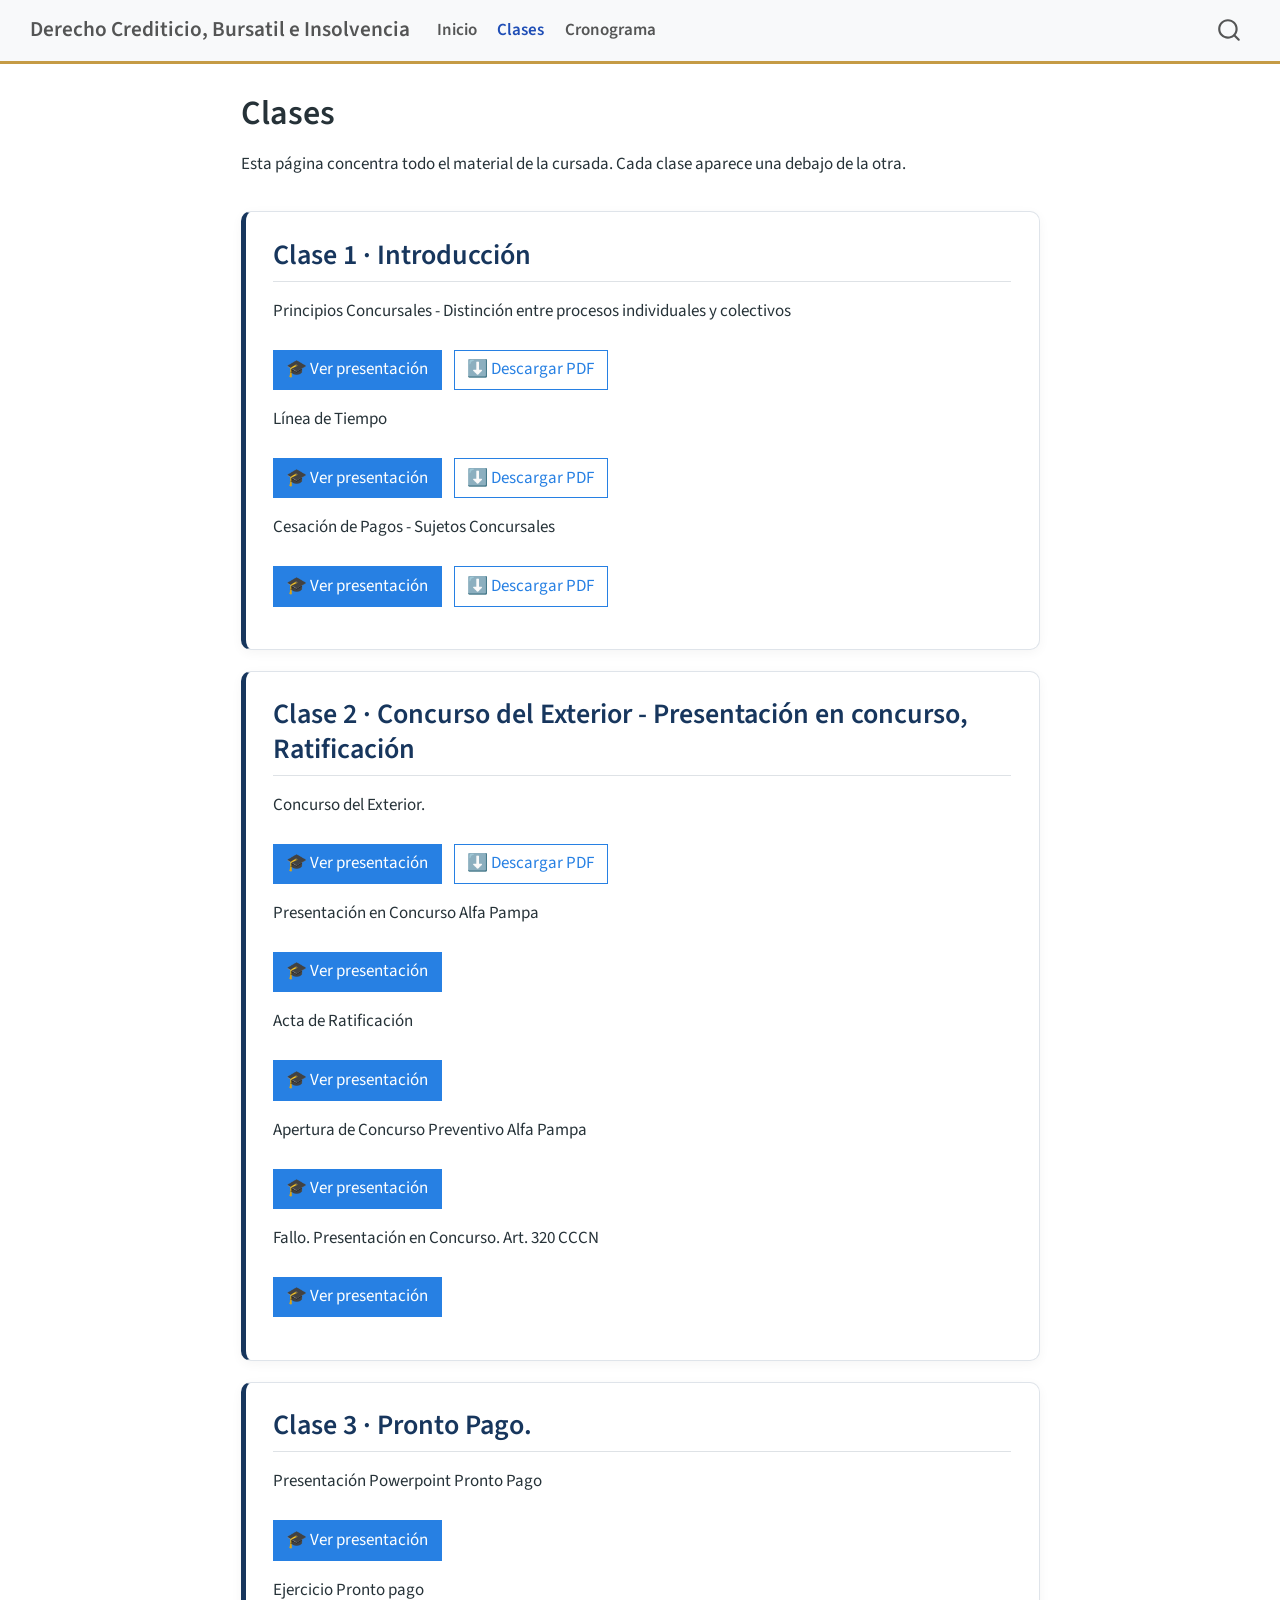
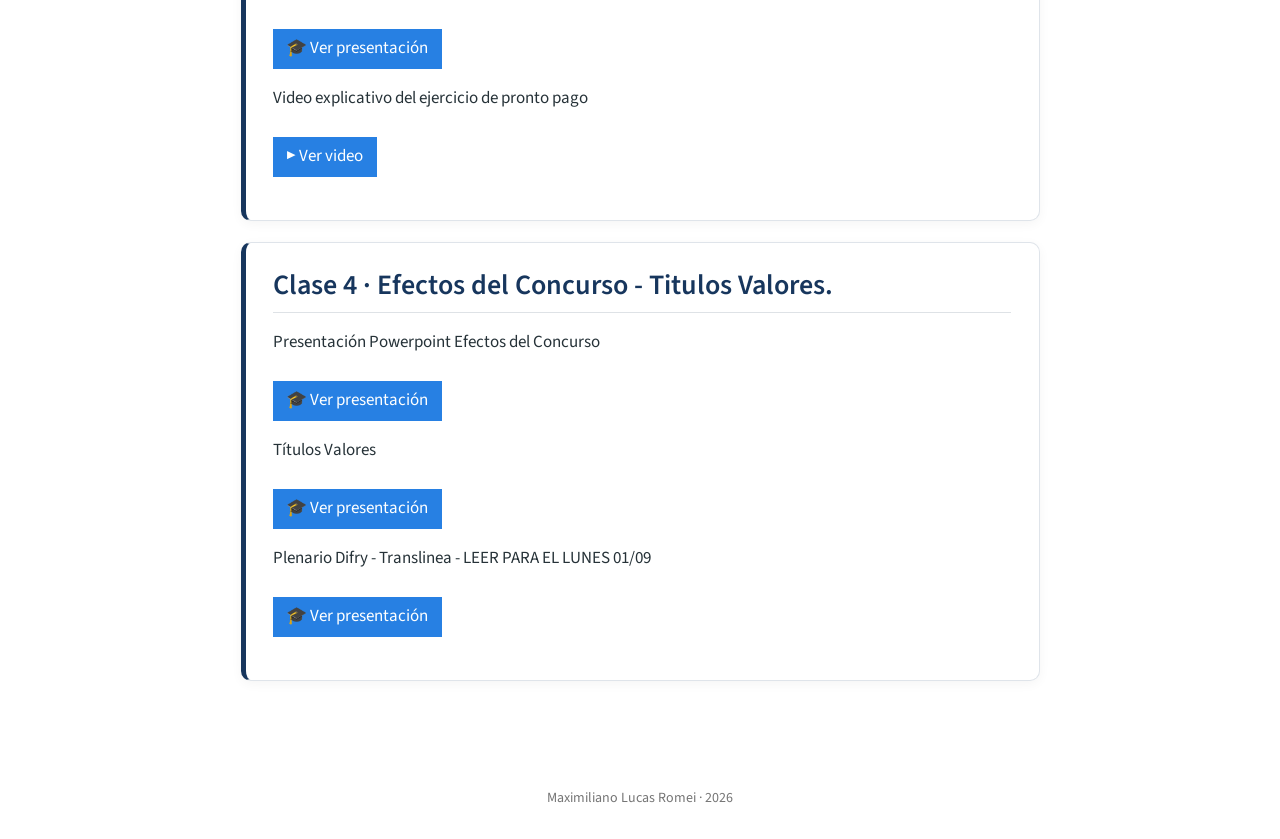
==== docs/clases.html @ 965a936f "Clase 4" ====
<!DOCTYPE html>
<html xmlns="http://www.w3.org/1999/xhtml" lang="en" xml:lang="en"><head>

<meta charset="utf-8">
<meta name="generator" content="quarto-1.9.38">

<meta name="viewport" content="width=device-width, initial-scale=1.0, user-scalable=yes">


<title>Clases – Derecho Crediticio, Bursatil e Insolvencia</title>
<style>
/* Default styles provided by pandoc.
** See https://pandoc.org/MANUAL.html#variables-for-html for config info.
*/
code{white-space: pre-wrap;}
span.smallcaps{font-variant: small-caps;}
div.columns{display: flex; gap: min(4vw, 1.5em);}
div.column{flex: auto; overflow-x: auto;}
div.hanging-indent{margin-left: 1.5em; text-indent: -1.5em;}
ul.task-list{list-style: none;}
ul.task-list li input[type="checkbox"] {
  width: 0.8em;
  margin: 0 0.8em 0.2em -1em; /* quarto-specific, see https://github.com/quarto-dev/quarto-cli/issues/4556 */ 
  vertical-align: middle;
}
</style>


<script src="site_libs/quarto-nav/quarto-nav.js"></script>
<script src="site_libs/quarto-nav/headroom.min.js"></script>
<script src="site_libs/clipboard/clipboard.min.js"></script>
<script src="site_libs/quarto-search/autocomplete.umd.js"></script>
<script src="site_libs/quarto-search/fuse.min.js"></script>
<script src="site_libs/quarto-search/quarto-search.js"></script>
<meta name="quarto:offset" content="./">
<script src="site_libs/quarto-html/quarto.js" type="module"></script>
<script src="site_libs/quarto-html/tabsets/tabsets.js" type="module"></script>
<script src="site_libs/quarto-html/popper.min.js"></script>
<script src="site_libs/quarto-html/tippy.umd.min.js"></script>
<script src="site_libs/quarto-html/anchor.min.js"></script>
<link href="site_libs/quarto-html/tippy.css" rel="stylesheet">
<link href="site_libs/quarto-html/quarto-syntax-highlighting-15634bcf2e68342d4ad2dfa704d543f6.css" rel="stylesheet" id="quarto-text-highlighting-styles">
<script src="site_libs/bootstrap/bootstrap.min.js"></script>
<link href="site_libs/bootstrap/bootstrap-icons.css" rel="stylesheet">
<link href="site_libs/bootstrap/bootstrap-a0f9fd0d421825b736dc1bbcbcba2219.min.css" rel="stylesheet" append-hash="true" id="quarto-bootstrap" data-mode="light">
<script id="quarto-search-options" type="application/json">{
  "location": "navbar",
  "copy-button": false,
  "collapse-after": 3,
  "panel-placement": "end",
  "type": "overlay",
  "limit": 50,
  "keyboard-shortcut": [
    "f",
    "/",
    "s"
  ],
  "show-item-context": false,
  "language": {
    "search-no-results-text": "No results",
    "search-matching-documents-text": "matching documents",
    "search-copy-link-title": "Copy link to search",
    "search-hide-matches-text": "Hide additional matches",
    "search-more-match-text": "more match in this document",
    "search-more-matches-text": "more matches in this document",
    "search-clear-button-title": "Clear",
    "search-text-placeholder": "",
    "search-detached-cancel-button-title": "Cancel",
    "search-submit-button-title": "Submit",
    "search-label": "Search"
  }
}</script>
<style>html{ scroll-behavior: smooth; }</style>


<link rel="stylesheet" href="styles.css">
</head>

<body class="nav-fixed fullcontent quarto-light">

<div id="quarto-search-results"></div>
  <header id="quarto-header" class="headroom fixed-top">
    <nav class="navbar navbar-expand-lg " data-bs-theme="dark">
      <div class="navbar-container container-fluid">
      <div class="navbar-brand-container mx-auto">
    <a class="navbar-brand" href="./index.html">
    <span class="navbar-title">Derecho Crediticio, Bursatil e Insolvencia</span>
    </a>
  </div>
            <div id="quarto-search" class="" title="Search"></div>
          <button class="navbar-toggler" type="button" data-bs-toggle="collapse" data-bs-target="#navbarCollapse" aria-controls="navbarCollapse" role="menu" aria-expanded="false" aria-label="Toggle navigation" onclick="if (window.quartoToggleHeadroom) { window.quartoToggleHeadroom(); }">
  <span class="navbar-toggler-icon"></span>
</button>
          <div class="collapse navbar-collapse" id="navbarCollapse">
            <ul class="navbar-nav navbar-nav-scroll me-auto">
  <li class="nav-item">
    <a class="nav-link" href="./index.html"> 
<span class="menu-text">Inicio</span></a>
  </li>  
  <li class="nav-item">
    <a class="nav-link active" href="./clases.html" aria-current="page"> 
<span class="menu-text">Clases</span></a>
  </li>  
  <li class="nav-item">
    <a class="nav-link" href="./cronograma.html"> 
<span class="menu-text">Cronograma</span></a>
  </li>  
</ul>
          </div> <!-- /navcollapse -->
            <div class="quarto-navbar-tools">
</div>
      </div> <!-- /container-fluid -->
    </nav>
</header>
<!-- content -->
<div id="quarto-content" class="quarto-container page-columns page-rows-contents page-layout-article page-navbar">
<!-- sidebar -->
<!-- margin-sidebar -->
    
<!-- main -->
<main class="content" id="quarto-document-content">

<header id="title-block-header" class="quarto-title-block default">
<div class="quarto-title">
<h1 class="title">Clases</h1>
</div>



<div class="quarto-title-meta">

    
  
    
  </div>
  


</header>


<p>Esta página concentra todo el material de la cursada. Cada clase aparece una debajo de la otra.</p>
<section id="clase-1-introducción" class="level2 clase">
<h2 class="anchored" data-anchor-id="clase-1-introducción">Clase 1 · Introducción</h2>
<p>Principios Concursales - Distinción entre procesos individuales y colectivos</p>
<p><a href="clases/clase01/1_Presentacion del curso.pptx" class="btn btn-primary" target="_blank">🎓 Ver presentación</a> <a href="clases/clase01/1_Presentacion del curso.pdf" class="btn btn-outline-primary" target="_blank">⬇️ Descargar PDF</a></p>
<p>Línea de Tiempo</p>
<p><a href="clases/clase01/LÍNEA DE TIEMPO.pptx" class="btn btn-primary" target="_blank">🎓 Ver presentación</a> <a href="clases/clase01/LÍNEA DE TIEMPO.pdf" class="btn btn-outline-primary" target="_blank">⬇️ Descargar PDF</a></p>
<p>Cesación de Pagos - Sujetos Concursales</p>
<p><a href="clases/clase01/2_Cesacion-de-Pagos.pptx" class="btn btn-primary" target="_blank">🎓 Ver presentación</a> <a href="clases/clase01/2_Cesacion-de-Pagos.pdf" class="btn btn-outline-primary" target="_blank">⬇️ Descargar PDF</a></p>
</section>
<section id="clase-2-concurso-del-exterior---presentación-en-concurso-ratificación" class="level2 clase">
<h2 class="anchored" data-anchor-id="clase-2-concurso-del-exterior---presentación-en-concurso-ratificación">Clase 2 · Concurso del Exterior - Presentación en concurso, Ratificación</h2>
<p>Concurso del Exterior.</p>
<p><a href="clases/clase02/3_art_4_lcq.pptx" class="btn btn-primary" target="_blank">🎓 Ver presentación</a> <a href="clases/clase02/3_art_4_lcq.pdf" class="btn btn-outline-primary" target="_blank">⬇️ Descargar PDF</a></p>
<p>Presentación en Concurso Alfa Pampa</p>
<p><a href="clases/clase02/presentacion-concurso-alfa-pampa.pdf" class="btn btn-primary" target="_blank">🎓 Ver presentación</a></p>
<p>Acta de Ratificación</p>
<p><a href="clases/clase02/acta de ratificacion.pdf" class="btn btn-primary" target="_blank">🎓 Ver presentación</a></p>
<p>Apertura de Concurso Preventivo Alfa Pampa</p>
<p><a href="clases/clase02/apertura-concurso-alfa-pampa.pdf" class="btn btn-primary" target="_blank">🎓 Ver presentación</a></p>
<p>Fallo. Presentación en Concurso. Art. 320 CCCN</p>
<p><a href="clases/clase02/excepcion320-fallo.pdf" class="btn btn-primary" target="_blank">🎓 Ver presentación</a></p>
</section>
<section id="clase-3-pronto-pago." class="level2 clase">
<h2 class="anchored" data-anchor-id="clase-3-pronto-pago.">Clase 3 · Pronto Pago.</h2>
<p>Presentación Powerpoint Pronto Pago</p>
<p><a href="clases/clase03/pronto_pago.pptx" class="btn btn-primary" target="_blank">🎓 Ver presentación</a></p>
<p>Ejercicio Pronto pago</p>
<p><a href="clases/clase03/ejercicio_pronto_pago.pdf" class="btn btn-primary" target="_blank">🎓 Ver presentación</a></p>
<p>Video explicativo del ejercicio de pronto pago</p>
<p><a href="https://youtu.be/am_G8GSHKpQ" class="btn btn-primary" target="_blank">▶️ Ver video</a></p>
</section>
<section id="clase-4-efectos-del-concurso---titulos-valores." class="level2 clase">
<h2 class="anchored" data-anchor-id="clase-4-efectos-del-concurso---titulos-valores.">Clase 4 · Efectos del Concurso - Titulos Valores.</h2>
<p>Presentación Powerpoint Efectos del Concurso</p>
<p><a href="clases/clase04/efectos-concurso.pptx" class="btn btn-primary" target="_blank">🎓 Ver presentación</a></p>
<p>Títulos Valores</p>
<p><a href="clases/clase04/titulos-valores.pptx" class="btn btn-primary" target="_blank">🎓 Ver presentación</a></p>
<p>Plenario Difry - Translinea - LEER PARA EL LUNES 01/09</p>
<p><a href="clases/clase04/difry-translinea.pdf" class="btn btn-primary" target="_blank">🎓 Ver presentación</a></p>
<!-- Duplicar este bloque para agregar nuevas clases -->


</section>

</main> <!-- /main -->
<script id="quarto-html-after-body" type="application/javascript">
  window.document.addEventListener("DOMContentLoaded", function (event) {
    const icon = "";
    const anchorJS = new window.AnchorJS();
    anchorJS.options = {
      placement: 'right',
      icon: icon
    };
    anchorJS.add('.anchored');
    const isCodeAnnotation = (el) => {
      for (const clz of el.classList) {
        if (clz.startsWith('code-annotation-')) {                     
          return true;
        }
      }
      return false;
    }
    const onCopySuccess = function(e) {
      // button target
      const button = e.trigger;
      // don't keep focus
      button.blur();
      // flash "checked"
      button.classList.add('code-copy-button-checked');
      var currentTitle = button.getAttribute("title");
      button.setAttribute("title", "Copied!");
      let tooltip;
      if (window.bootstrap) {
        button.setAttribute("data-bs-toggle", "tooltip");
        button.setAttribute("data-bs-placement", "left");
        button.setAttribute("data-bs-title", "Copied!");
        tooltip = new bootstrap.Tooltip(button, 
          { trigger: "manual", 
            customClass: "code-copy-button-tooltip",
            offset: [0, -8]});
        tooltip.show();    
      }
      setTimeout(function() {
        if (tooltip) {
          tooltip.hide();
          button.removeAttribute("data-bs-title");
          button.removeAttribute("data-bs-toggle");
          button.removeAttribute("data-bs-placement");
        }
        button.setAttribute("title", currentTitle);
        button.classList.remove('code-copy-button-checked');
      }, 1000);
      // clear code selection
      e.clearSelection();
    }
    const getTextToCopy = function(trigger) {
      const outerScaffold = trigger.parentElement.cloneNode(true);
      const codeEl = outerScaffold.querySelector('code');
      for (const childEl of codeEl.children) {
        if (isCodeAnnotation(childEl)) {
          childEl.remove();
        }
      }
      return codeEl.innerText;
    }
    const clipboard = new window.ClipboardJS('.code-copy-button:not([data-in-quarto-modal])', {
      text: getTextToCopy
    });
    clipboard.on('success', onCopySuccess);
    if (window.document.getElementById('quarto-embedded-source-code-modal')) {
      const clipboardModal = new window.ClipboardJS('.code-copy-button[data-in-quarto-modal]', {
        text: getTextToCopy,
        container: window.document.getElementById('quarto-embedded-source-code-modal')
      });
      clipboardModal.on('success', onCopySuccess);
    }
      var localhostRegex = new RegExp(/^(?:http|https):\/\/localhost\:?[0-9]*\//);
      var mailtoRegex = new RegExp(/^mailto:/);
        var filterRegex = new RegExp('/' + window.location.host + '/');
      var isInternal = (href) => {
          return filterRegex.test(href) || localhostRegex.test(href) || mailtoRegex.test(href);
      }
      // Inspect non-navigation links and adorn them if external
     var links = window.document.querySelectorAll('a[href]:not(.nav-link):not(.navbar-brand):not(.toc-action):not(.sidebar-link):not(.sidebar-item-toggle):not(.pagination-link):not(.no-external):not([aria-hidden]):not(.dropdown-item):not(.quarto-navigation-tool):not(.about-link)');
      for (var i=0; i<links.length; i++) {
        const link = links[i];
        if (!isInternal(link.href)) {
          // undo the damage that might have been done by quarto-nav.js in the case of
          // links that we want to consider external
          if (link.dataset.originalHref !== undefined) {
            link.href = link.dataset.originalHref;
          }
        }
      }
    function tippyHover(el, contentFn, onTriggerFn, onUntriggerFn) {
      const config = {
        allowHTML: true,
        maxWidth: 500,
        delay: 100,
        arrow: false,
        appendTo: function(el) {
            return el.parentElement;
        },
        interactive: true,
        interactiveBorder: 10,
        theme: 'quarto',
        placement: 'bottom-start',
      };
      if (contentFn) {
        config.content = contentFn;
      }
      if (onTriggerFn) {
        config.onTrigger = onTriggerFn;
      }
      if (onUntriggerFn) {
        config.onUntrigger = onUntriggerFn;
      }
      window.tippy(el, config); 
    }
    const noterefs = window.document.querySelectorAll('a[role="doc-noteref"]');
    for (var i=0; i<noterefs.length; i++) {
      const ref = noterefs[i];
      tippyHover(ref, function() {
        // use id or data attribute instead here
        let href = ref.getAttribute('data-footnote-href') || ref.getAttribute('href');
        try { href = new URL(href).hash; } catch {}
        const id = href.replace(/^#\/?/, "");
        const note = window.document.getElementById(id);
        if (note) {
          return note.innerHTML;
        } else {
          return "";
        }
      });
    }
    const xrefs = window.document.querySelectorAll('a.quarto-xref');
    const processXRef = (id, note) => {
      // Strip column container classes
      const stripColumnClz = (el) => {
        el.classList.remove("page-full", "page-columns");
        if (el.children) {
          for (const child of el.children) {
            stripColumnClz(child);
          }
        }
      }
      stripColumnClz(note)
      if (id === null || id.startsWith('sec-')) {
        // Special case sections, only their first couple elements
        const container = document.createElement("div");
        if (note.children && note.children.length > 2) {
          container.appendChild(note.children[0].cloneNode(true));
          for (let i = 1; i < note.children.length; i++) {
            const child = note.children[i];
            if (child.tagName === "P" && child.innerText === "") {
              continue;
            } else {
              container.appendChild(child.cloneNode(true));
              break;
            }
          }
          if (window.Quarto?.typesetMath) {
            window.Quarto.typesetMath(container);
          }
          return container.innerHTML
        } else {
          if (window.Quarto?.typesetMath) {
            window.Quarto.typesetMath(note);
          }
          return note.innerHTML;
        }
      } else {
        // Remove any anchor links if they are present
        const anchorLink = note.querySelector('a.anchorjs-link');
        if (anchorLink) {
          anchorLink.remove();
        }
        if (window.Quarto?.typesetMath) {
          window.Quarto.typesetMath(note);
        }
        if (note.classList.contains("callout")) {
          return note.outerHTML;
        } else {
          return note.innerHTML;
        }
      }
    }
    for (var i=0; i<xrefs.length; i++) {
      const xref = xrefs[i];
      tippyHover(xref, undefined, function(instance) {
        instance.disable();
        let url = xref.getAttribute('href');
        let hash = undefined; 
        if (url.startsWith('#')) {
          hash = url;
        } else {
          try { hash = new URL(url).hash; } catch {}
        }
        if (hash) {
          const id = hash.replace(/^#\/?/, "");
          const note = window.document.getElementById(id);
          if (note !== null) {
            try {
              const html = processXRef(id, note.cloneNode(true));
              instance.setContent(html);
            } finally {
              instance.enable();
              instance.show();
            }
          } else {
            // See if we can fetch this
            fetch(url.split('#')[0])
            .then(res => res.text())
            .then(html => {
              const parser = new DOMParser();
              const htmlDoc = parser.parseFromString(html, "text/html");
              const note = htmlDoc.getElementById(id);
              if (note !== null) {
                const html = processXRef(id, note);
                instance.setContent(html);
              } 
            }).finally(() => {
              instance.enable();
              instance.show();
            });
          }
        } else {
          // See if we can fetch a full url (with no hash to target)
          // This is a special case and we should probably do some content thinning / targeting
          fetch(url)
          .then(res => res.text())
          .then(html => {
            const parser = new DOMParser();
            const htmlDoc = parser.parseFromString(html, "text/html");
            const note = htmlDoc.querySelector('main.content');
            if (note !== null) {
              // This should only happen for chapter cross references
              // (since there is no id in the URL)
              // remove the first header
              if (note.children.length > 0 && note.children[0].tagName === "HEADER") {
                note.children[0].remove();
              }
              const html = processXRef(null, note);
              instance.setContent(html);
            } 
          }).finally(() => {
            instance.enable();
            instance.show();
          });
        }
      }, function(instance) {
      });
    }
        let selectedAnnoteEl;
        const selectorForAnnotation = ( cell, annotation) => {
          let cellAttr = 'data-code-cell="' + cell + '"';
          let lineAttr = 'data-code-annotation="' +  annotation + '"';
          const selector = 'span[' + cellAttr + '][' + lineAttr + ']';
          return selector;
        }
        const selectCodeLines = (annoteEl) => {
          const doc = window.document;
          const targetCell = annoteEl.getAttribute("data-target-cell");
          const targetAnnotation = annoteEl.getAttribute("data-target-annotation");
          const annoteSpan = window.document.querySelector(selectorForAnnotation(targetCell, targetAnnotation));
          const lines = annoteSpan.getAttribute("data-code-lines").split(",");
          const lineIds = lines.map((line) => {
            return targetCell + "-" + line;
          })
          let top = null;
          let height = null;
          let parent = null;
          if (lineIds.length > 0) {
              //compute the position of the single el (top and bottom and make a div)
              const el = window.document.getElementById(lineIds[0]);
              top = el.offsetTop;
              height = el.offsetHeight;
              parent = el.parentElement.parentElement;
            if (lineIds.length > 1) {
              const lastEl = window.document.getElementById(lineIds[lineIds.length - 1]);
              const bottom = lastEl.offsetTop + lastEl.offsetHeight;
              height = bottom - top;
            }
            if (top !== null && height !== null && parent !== null) {
              // cook up a div (if necessary) and position it 
              let div = window.document.getElementById("code-annotation-line-highlight");
              if (div === null) {
                div = window.document.createElement("div");
                div.setAttribute("id", "code-annotation-line-highlight");
                div.style.position = 'absolute';
                parent.appendChild(div);
              }
              div.style.top = top - 2 + "px";
              div.style.height = height + 4 + "px";
              div.style.left = 0;
              let gutterDiv = window.document.getElementById("code-annotation-line-highlight-gutter");
              if (gutterDiv === null) {
                gutterDiv = window.document.createElement("div");
                gutterDiv.setAttribute("id", "code-annotation-line-highlight-gutter");
                gutterDiv.style.position = 'absolute';
                const codeCell = window.document.getElementById(targetCell);
                const gutter = codeCell.querySelector('.code-annotation-gutter');
                gutter.appendChild(gutterDiv);
              }
              gutterDiv.style.top = top - 2 + "px";
              gutterDiv.style.height = height + 4 + "px";
            }
            selectedAnnoteEl = annoteEl;
          }
        };
        const unselectCodeLines = () => {
          const elementsIds = ["code-annotation-line-highlight", "code-annotation-line-highlight-gutter"];
          elementsIds.forEach((elId) => {
            const div = window.document.getElementById(elId);
            if (div) {
              div.remove();
            }
          });
          selectedAnnoteEl = undefined;
        };
          // Handle positioning of the toggle
      window.addEventListener(
        "resize",
        throttle(() => {
          elRect = undefined;
          if (selectedAnnoteEl) {
            selectCodeLines(selectedAnnoteEl);
          }
        }, 10)
      );
      function throttle(fn, ms) {
      let throttle = false;
      let timer;
        return (...args) => {
          if(!throttle) { // first call gets through
              fn.apply(this, args);
              throttle = true;
          } else { // all the others get throttled
              if(timer) clearTimeout(timer); // cancel #2
              timer = setTimeout(() => {
                fn.apply(this, args);
                timer = throttle = false;
              }, ms);
          }
        };
      }
        // Attach click handler to the DT
        const annoteDls = window.document.querySelectorAll('dt[data-target-cell]');
        for (const annoteDlNode of annoteDls) {
          annoteDlNode.addEventListener('click', (event) => {
            const clickedEl = event.target;
            if (clickedEl !== selectedAnnoteEl) {
              unselectCodeLines();
              const activeEl = window.document.querySelector('dt[data-target-cell].code-annotation-active');
              if (activeEl) {
                activeEl.classList.remove('code-annotation-active');
              }
              selectCodeLines(clickedEl);
              clickedEl.classList.add('code-annotation-active');
            } else {
              // Unselect the line
              unselectCodeLines();
              clickedEl.classList.remove('code-annotation-active');
            }
          });
        }
    const findCites = (el) => {
      const parentEl = el.parentElement;
      if (parentEl) {
        const cites = parentEl.dataset.cites;
        if (cites) {
          return {
            el,
            cites: cites.split(' ')
          };
        } else {
          return findCites(el.parentElement)
        }
      } else {
        return undefined;
      }
    };
    var bibliorefs = window.document.querySelectorAll('a[role="doc-biblioref"]');
    for (var i=0; i<bibliorefs.length; i++) {
      const ref = bibliorefs[i];
      const citeInfo = findCites(ref);
      if (citeInfo) {
        tippyHover(citeInfo.el, function() {
          var popup = window.document.createElement('div');
          citeInfo.cites.forEach(function(cite) {
            var citeDiv = window.document.createElement('div');
            citeDiv.classList.add('hanging-indent');
            citeDiv.classList.add('csl-entry');
            var biblioDiv = window.document.getElementById('ref-' + cite);
            if (biblioDiv) {
              citeDiv.innerHTML = biblioDiv.innerHTML;
            }
            popup.appendChild(citeDiv);
          });
          return popup.innerHTML;
        });
      }
    }
  });
  </script>
</div> <!-- /content -->
<footer class="footer">
  <div class="nav-footer">
    <div class="nav-footer-left">
      &nbsp;
    </div>   
    <div class="nav-footer-center">
<p>Maximiliano Lucas Romei · 2026</p>
</div>
    <div class="nav-footer-right">
      &nbsp;
    </div>
  </div>
</footer>




<script src="site_libs/quarto-html/zenscroll-min.js"></script>
</body></html>
---- docs/site_libs/quarto-html/tippy.css ----
.tippy-box[data-animation=fade][data-state=hidden]{opacity:0}[data-tippy-root]{max-width:calc(100vw - 10px)}.tippy-box{position:relative;background-color:#333;color:#fff;border-radius:4px;font-size:14px;line-height:1.4;white-space:normal;outline:0;transition-property:transform,visibility,opacity}.tippy-box[data-placement^=top]>.tippy-arrow{bottom:0}.tippy-box[data-placement^=top]>.tippy-arrow:before{bottom:-7px;left:0;border-width:8px 8px 0;border-top-color:initial;transform-origin:center top}.tippy-box[data-placement^=bottom]>.tippy-arrow{top:0}.tippy-box[data-placement^=bottom]>.tippy-arrow:before{top:-7px;left:0;border-width:0 8px 8px;border-bottom-color:initial;transform-origin:center bottom}.tippy-box[data-placement^=left]>.tippy-arrow{right:0}.tippy-box[data-placement^=left]>.tippy-arrow:before{border-width:8px 0 8px 8px;border-left-color:initial;right:-7px;transform-origin:center left}.tippy-box[data-placement^=right]>.tippy-arrow{left:0}.tippy-box[data-placement^=right]>.tippy-arrow:before{left:-7px;border-width:8px 8px 8px 0;border-right-color:initial;transform-origin:center right}.tippy-box[data-inertia][data-state=visible]{transition-timing-function:cubic-bezier(.54,1.5,.38,1.11)}.tippy-arrow{width:16px;height:16px;color:#333}.tippy-arrow:before{content:"";position:absolute;border-color:transparent;border-style:solid}.tippy-content{position:relative;padding:5px 9px;z-index:1}
---- docs/site_libs/quarto-html/quarto-syntax-highlighting-15634bcf2e68342d4ad2dfa704d543f6.css ----
/* quarto syntax highlight colors */
:root {
  --quarto-hl-ot-color: #003B4F;
  --quarto-hl-at-color: #657422;
  --quarto-hl-ss-color: #20794D;
  --quarto-hl-an-color: #5E5E5E;
  --quarto-hl-fu-color: #4758AB;
  --quarto-hl-st-color: #20794D;
  --quarto-hl-cf-color: #003B4F;
  --quarto-hl-op-color: #5E5E5E;
  --quarto-hl-er-color: #AD0000;
  --quarto-hl-bn-color: #AD0000;
  --quarto-hl-al-color: #AD0000;
  --quarto-hl-va-color: #111111;
  --quarto-hl-bu-color: inherit;
  --quarto-hl-ex-color: inherit;
  --quarto-hl-pp-color: #AD0000;
  --quarto-hl-in-color: #5E5E5E;
  --quarto-hl-vs-color: #20794D;
  --quarto-hl-wa-color: #5E5E5E;
  --quarto-hl-do-color: #5E5E5E;
  --quarto-hl-im-color: #00769E;
  --quarto-hl-ch-color: #20794D;
  --quarto-hl-dt-color: #AD0000;
  --quarto-hl-fl-color: #AD0000;
  --quarto-hl-co-color: #5E5E5E;
  --quarto-hl-cv-color: #5E5E5E;
  --quarto-hl-cn-color: #8f5902;
  --quarto-hl-sc-color: #5E5E5E;
  --quarto-hl-dv-color: #AD0000;
  --quarto-hl-kw-color: #003B4F;
}

/* other quarto variables */
:root {
  --quarto-font-monospace: SFMono-Regular, Menlo, Monaco, Consolas, "Liberation Mono", "Courier New", monospace;
}

/* syntax highlight based on Pandoc's rules */
pre > code.sourceCode > span {
  color: #003B4F;
}

code.sourceCode > span {
  color: #003B4F;
}

div.sourceCode,
div.sourceCode pre.sourceCode {
  color: #003B4F;
}

/* Normal */
code span {
  color: #003B4F;
}

/* Alert */
code span.al {
  color: #AD0000;
  font-style: inherit;
}

/* Annotation */
code span.an {
  color: #5E5E5E;
  font-style: inherit;
}

/* Attribute */
code span.at {
  color: #657422;
  font-style: inherit;
}

/* BaseN */
code span.bn {
  color: #AD0000;
  font-style: inherit;
}

/* BuiltIn */
code span.bu {
  font-style: inherit;
}

/* ControlFlow */
code span.cf {
  color: #003B4F;
  font-weight: bold;
  font-style: inherit;
}

/* Char */
code span.ch {
  color: #20794D;
  font-style: inherit;
}

/* Constant */
code span.cn {
  color: #8f5902;
  font-style: inherit;
}

/* Comment */
code span.co {
  color: #5E5E5E;
  font-style: inherit;
}

/* CommentVar */
code span.cv {
  color: #5E5E5E;
  font-style: italic;
}

/* Documentation */
code span.do {
  color: #5E5E5E;
  font-style: italic;
}

/* DataType */
code span.dt {
  color: #AD0000;
  font-style: inherit;
}

/* DecVal */
code span.dv {
  color: #AD0000;
  font-style: inherit;
}

/* Error */
code span.er {
  color: #AD0000;
  font-style: inherit;
}

/* Extension */
code span.ex {
  font-style: inherit;
}

/* Float */
code span.fl {
  color: #AD0000;
  font-style: inherit;
}

/* Function */
code span.fu {
  color: #4758AB;
  font-style: inherit;
}

/* Import */
code span.im {
  color: #00769E;
  font-style: inherit;
}

/* Information */
code span.in {
  color: #5E5E5E;
  font-style: inherit;
}

/* Keyword */
code span.kw {
  color: #003B4F;
  font-weight: bold;
  font-style: inherit;
}

/* Operator */
code span.op {
  color: #5E5E5E;
  font-style: inherit;
}

/* Other */
code span.ot {
  color: #003B4F;
  font-style: inherit;
}

/* Preprocessor */
code span.pp {
  color: #AD0000;
  font-style: inherit;
}

/* SpecialChar */
code span.sc {
  color: #5E5E5E;
  font-style: inherit;
}

/* SpecialString */
code span.ss {
  color: #20794D;
  font-style: inherit;
}

/* String */
code span.st {
  color: #20794D;
  font-style: inherit;
}

/* Variable */
code span.va {
  color: #111111;
  font-style: inherit;
}

/* VerbatimString */
code span.vs {
  color: #20794D;
  font-style: inherit;
}

/* Warning */
code span.wa {
  color: #5E5E5E;
  font-style: italic;
}

.prevent-inlining {
  content: "</";
}

/*# sourceMappingURL=f23921c56f73e400b49028c9186a1aa0.css.map */
---- docs/styles.css ----
:root {
  --azul: #17365d;
  --azul-claro: #eaf1f8;
  --dorado: #c59b45;
  --gris: #5f6875;
  --borde: #dfe4ea;
}

body {
  background: #ffffff;
  color: #263238;
}

.navbar {
  border-bottom: 3px solid var(--dorado);
}

.navbar-title,
.nav-link {
  font-weight: 600;
}

.hero {
  padding: 2.3rem 2.5rem;
  margin: 0 0 2rem 0;
  border-radius: 14px;
  background: linear-gradient(135deg, var(--azul), #285b8f);
  color: white;
}

.hero h1 {
  color: white;
  margin-bottom: .7rem;
}

.clase {
  margin: 1.25rem 0;
  padding: 1.5rem 1.6rem;
  border: 1px solid var(--borde);
  border-left: 5px solid var(--azul);
  border-radius: 10px;
  background: #fff;
  box-shadow: 0 3px 12px rgba(0,0,0,.045);
}

.clase h2 {
  color: var(--azul);
  margin-top: 0;
}

.btn {
  margin-right: .5rem;
  margin-top: .5rem;
}

.cronograma-frame {
  margin-top: 1.25rem;
}

.page-footer {
  color: var(--gris);
}
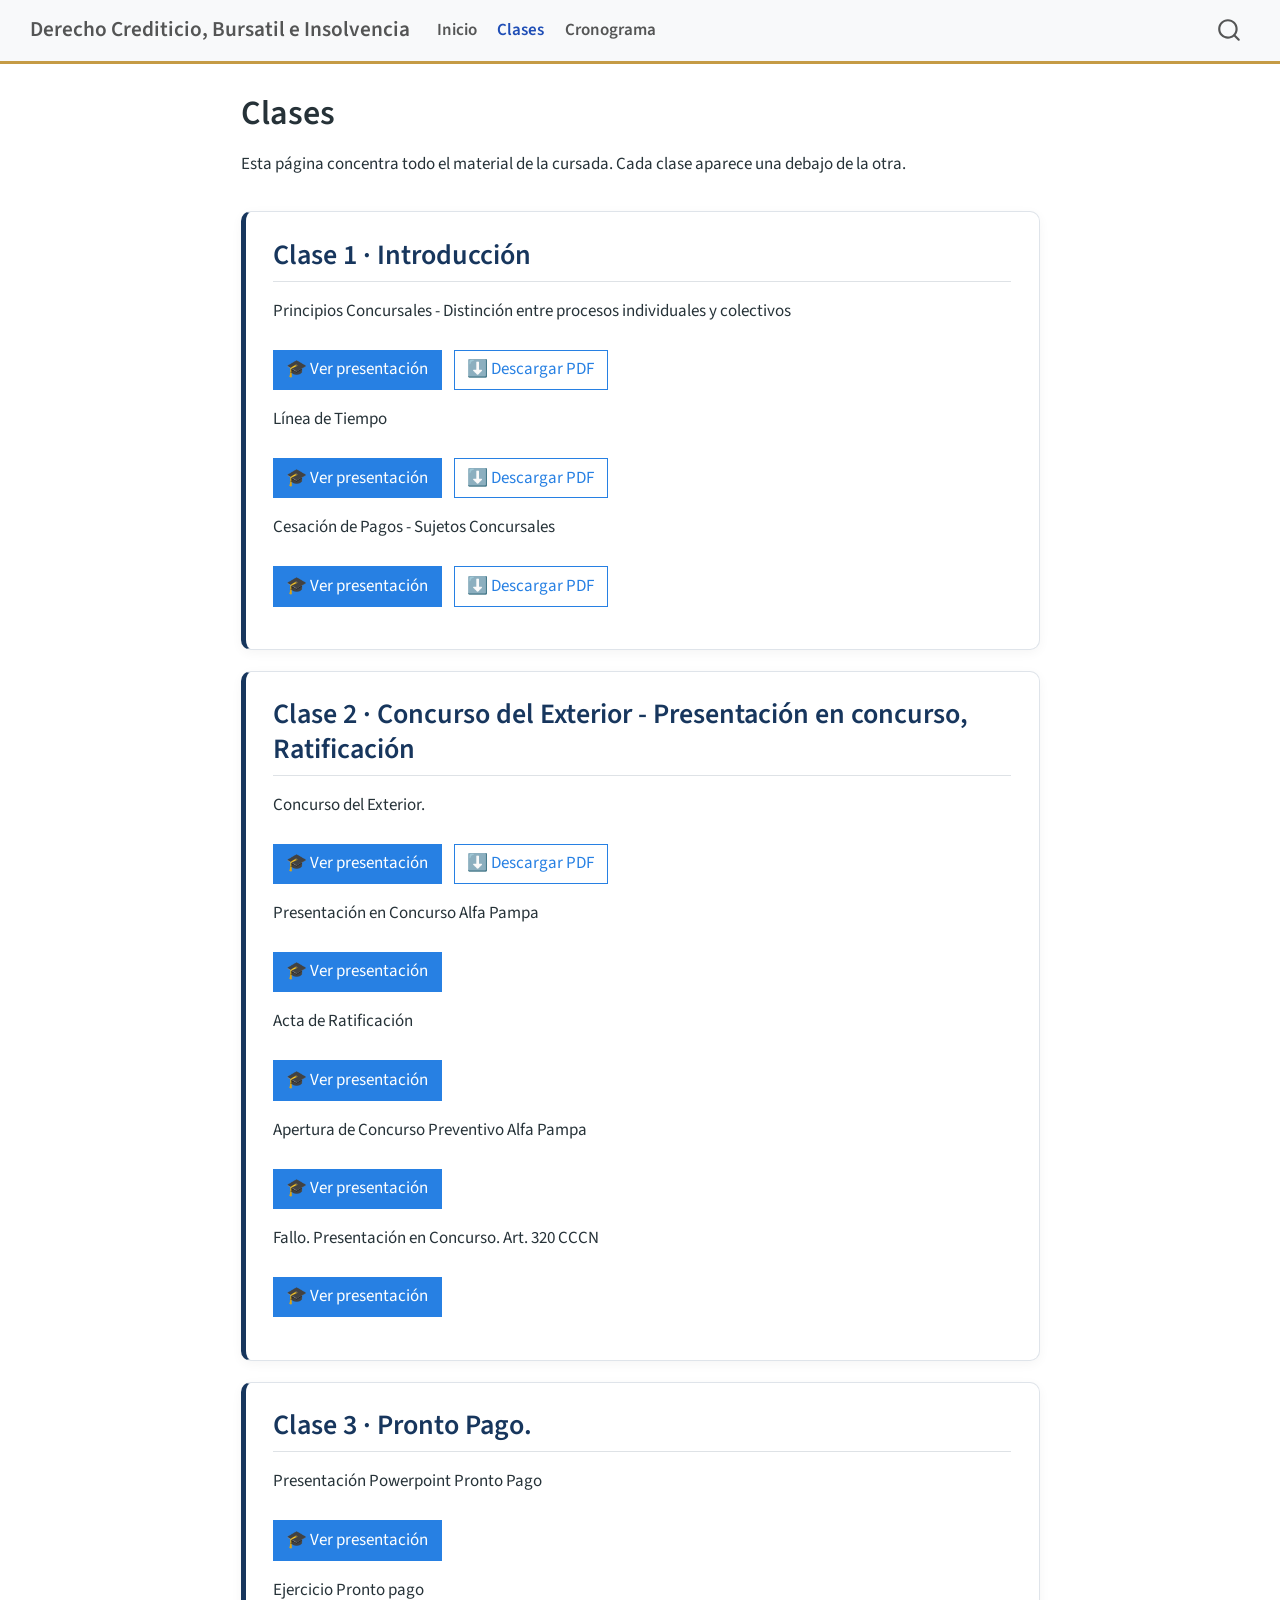
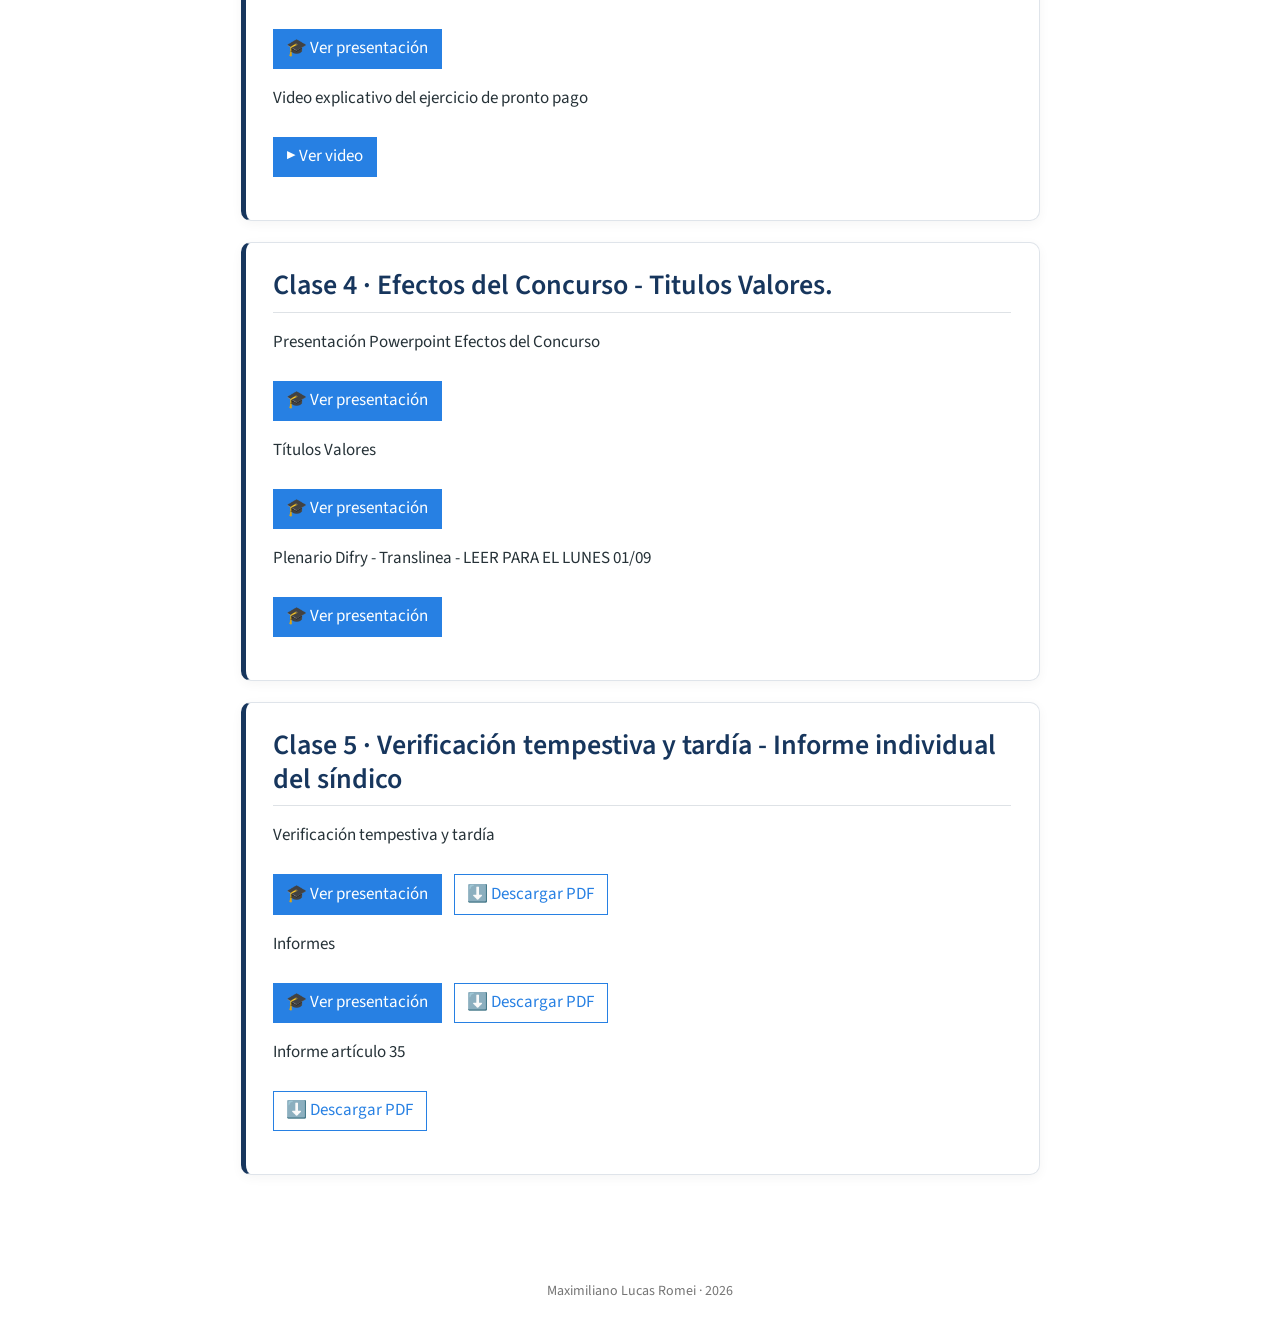
==== commit 7bea3587: "Agregar clase 5" ====
--- a/docs/clases.html
+++ b/docs/clases.html
@@ -179,6 +179,15 @@
 <p><a href="clases/clase04/titulos-valores.pptx" class="btn btn-primary" target="_blank">🎓 Ver presentación</a></p>
 <p>Plenario Difry - Translinea - LEER PARA EL LUNES 01/09</p>
 <p><a href="clases/clase04/difry-translinea.pdf" class="btn btn-primary" target="_blank">🎓 Ver presentación</a></p>
+</section>
+<section id="clase-5-verificación-tempestiva-y-tardía---informe-individual-del-síndico" class="level2 clase">
+<h2 class="anchored" data-anchor-id="clase-5-verificación-tempestiva-y-tardía---informe-individual-del-síndico">Clase 5 · Verificación tempestiva y tardía - Informe individual del síndico</h2>
+<p>Verificación tempestiva y tardía</p>
+<p><a href="clases/clase05/Verificacion de Credito.pptx" class="btn btn-primary" target="_blank">🎓 Ver presentación</a> <a href="clases/clase05/Verificacion de Credito.pdf" class="btn btn-outline-primary" target="_blank">⬇️ Descargar PDF</a></p>
+<p>Informes</p>
+<p><a href="clases/clase05/Informes del sindico.pptx" class="btn btn-primary" target="_blank">🎓 Ver presentación</a> <a href="clases/clase05/Informes del sindico.pdf" class="btn btn-outline-primary" target="_blank">⬇️ Descargar PDF</a></p>
+<p>Informe artículo 35</p>
+<p><a href="clases/clase05/informe articulo 35.pdf" class="btn btn-outline-primary" target="_blank">⬇️ Descargar PDF</a></p>
 <!-- Duplicar este bloque para agregar nuevas clases -->
 
 
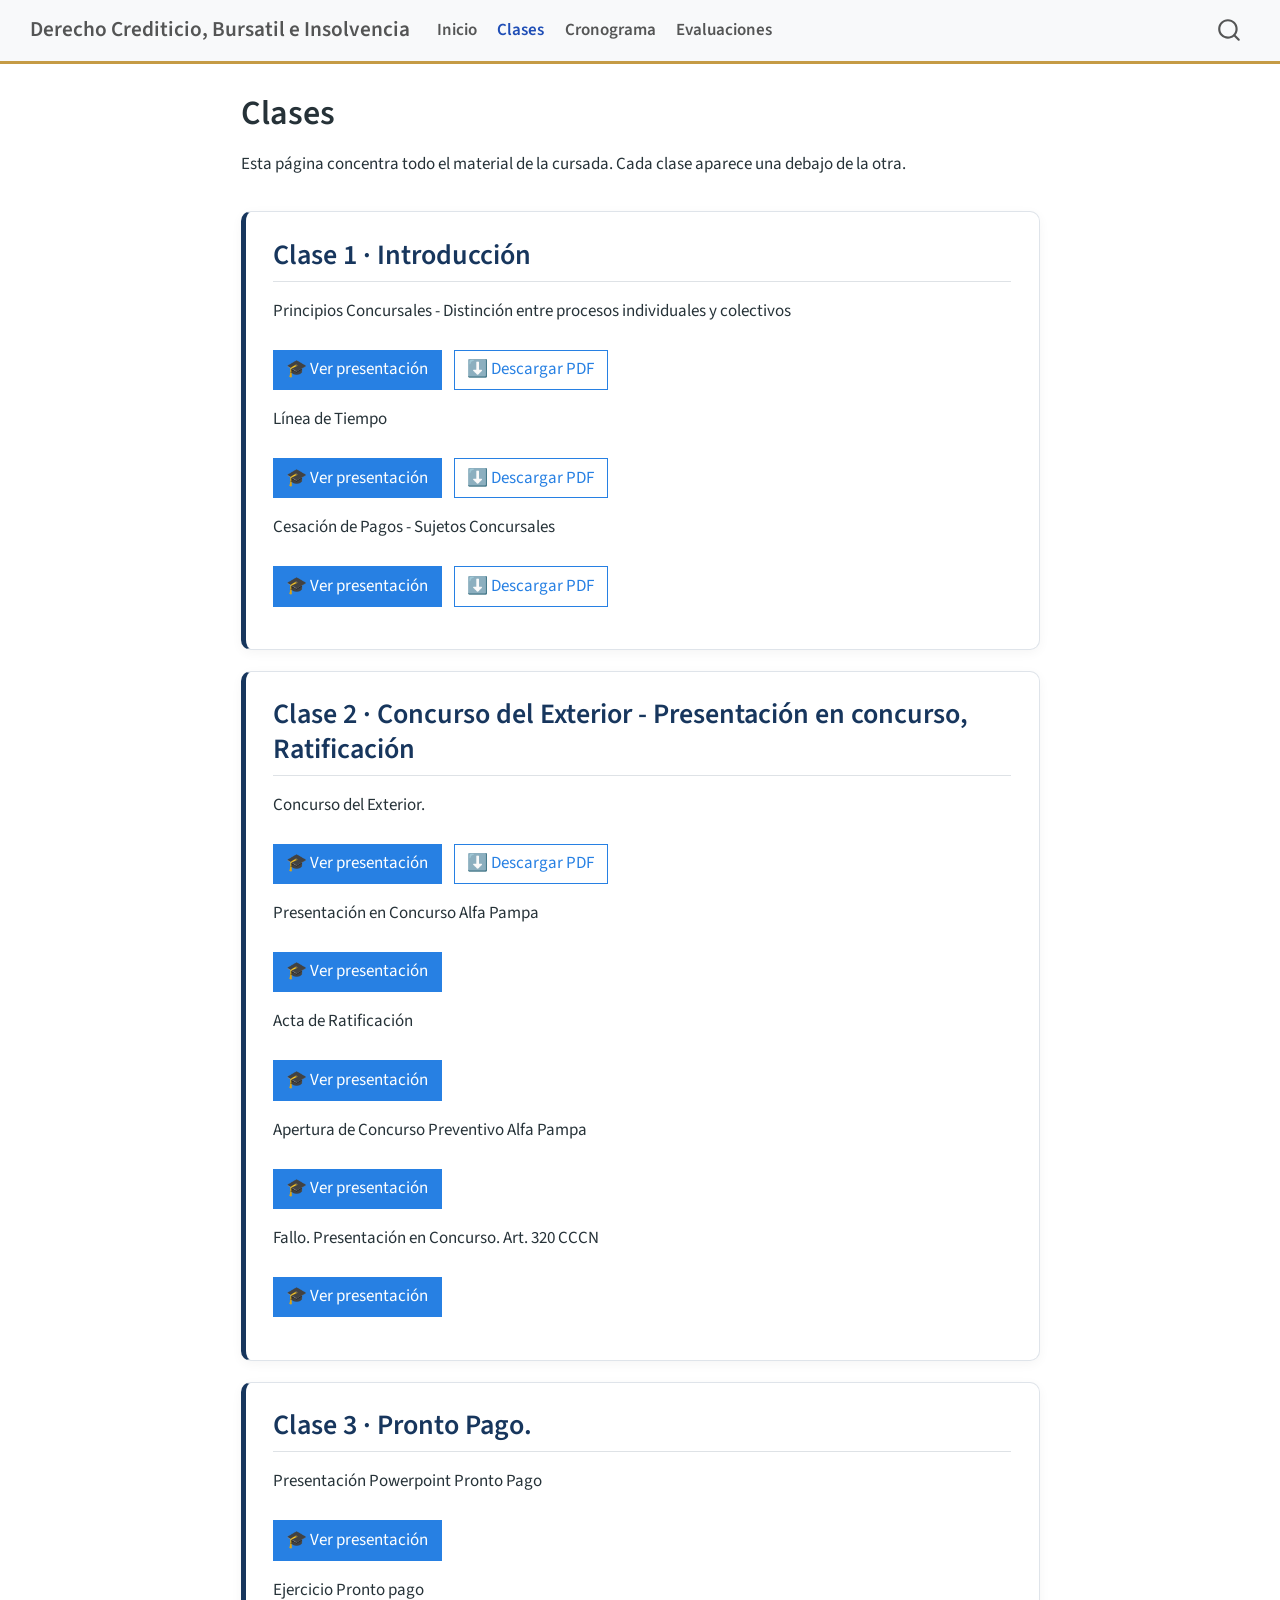
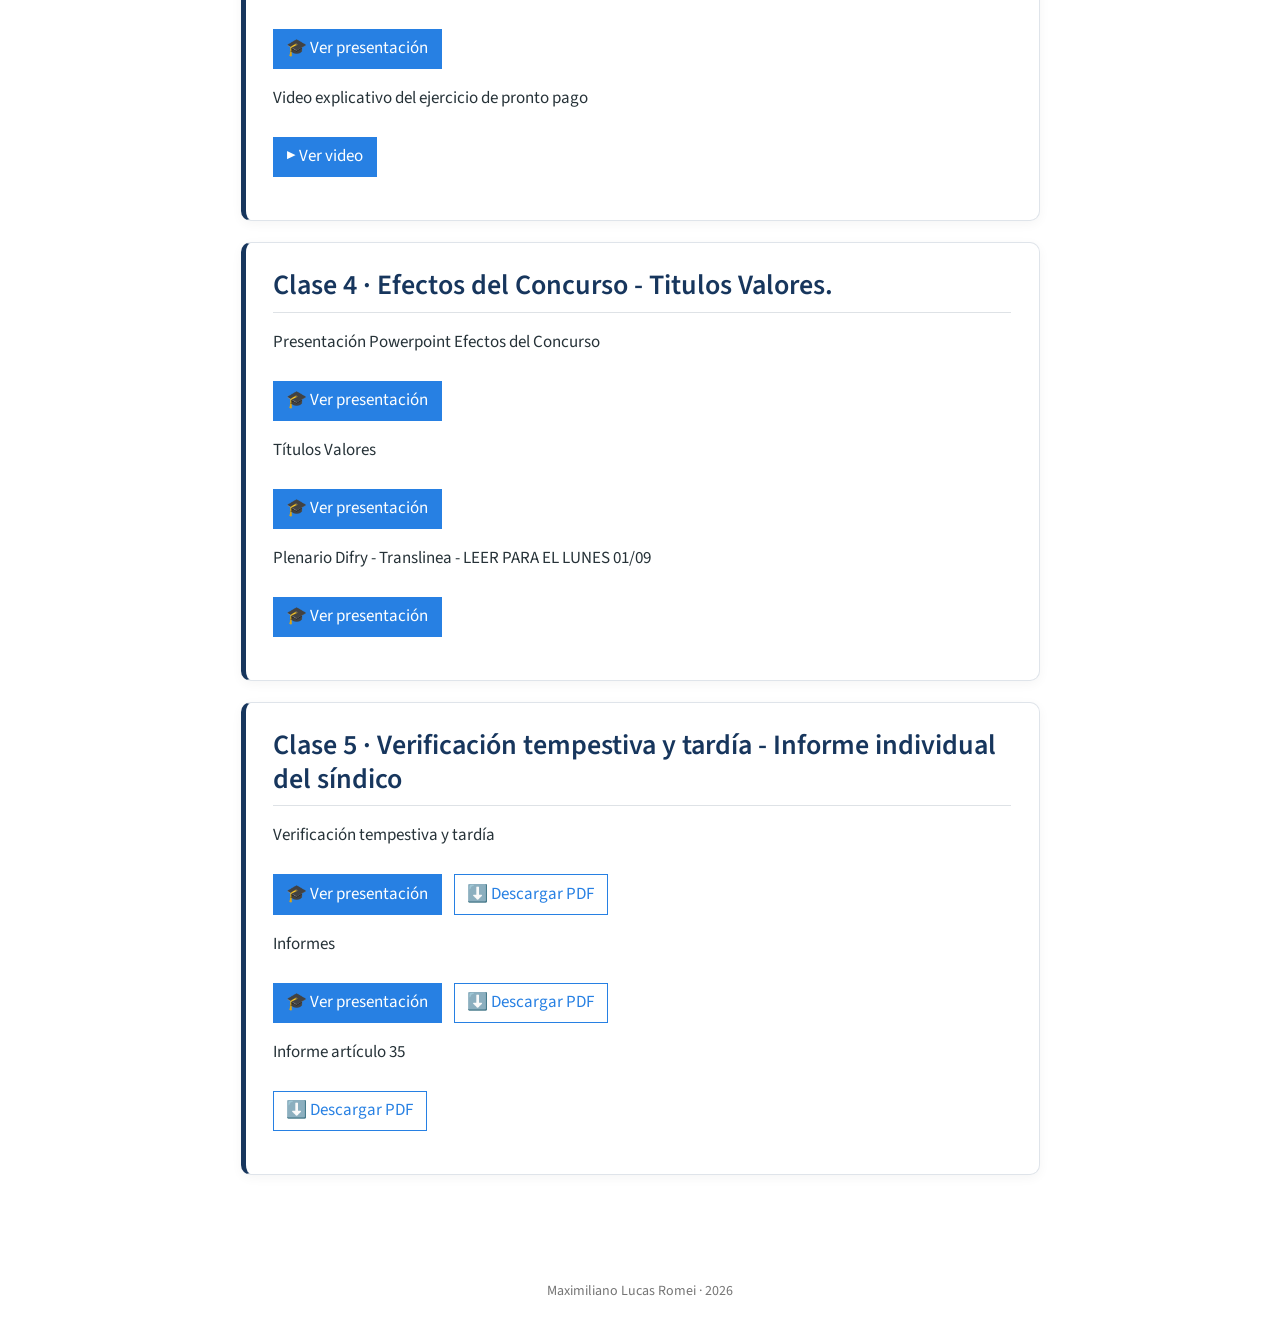
==== commit 932a5115: "Agregar pestañas evaluaciones" ====
--- a/docs/clases.html
+++ b/docs/clases.html
@@ -104,6 +104,10 @@
   <li class="nav-item">
     <a class="nav-link" href="./cronograma.html"> 
 <span class="menu-text">Cronograma</span></a>
+  </li>  
+  <li class="nav-item">
+    <a class="nav-link" href="./evaluaciones.html"> 
+<span class="menu-text">Evaluaciones</span></a>
   </li>  
 </ul>
           </div> <!-- /navcollapse -->
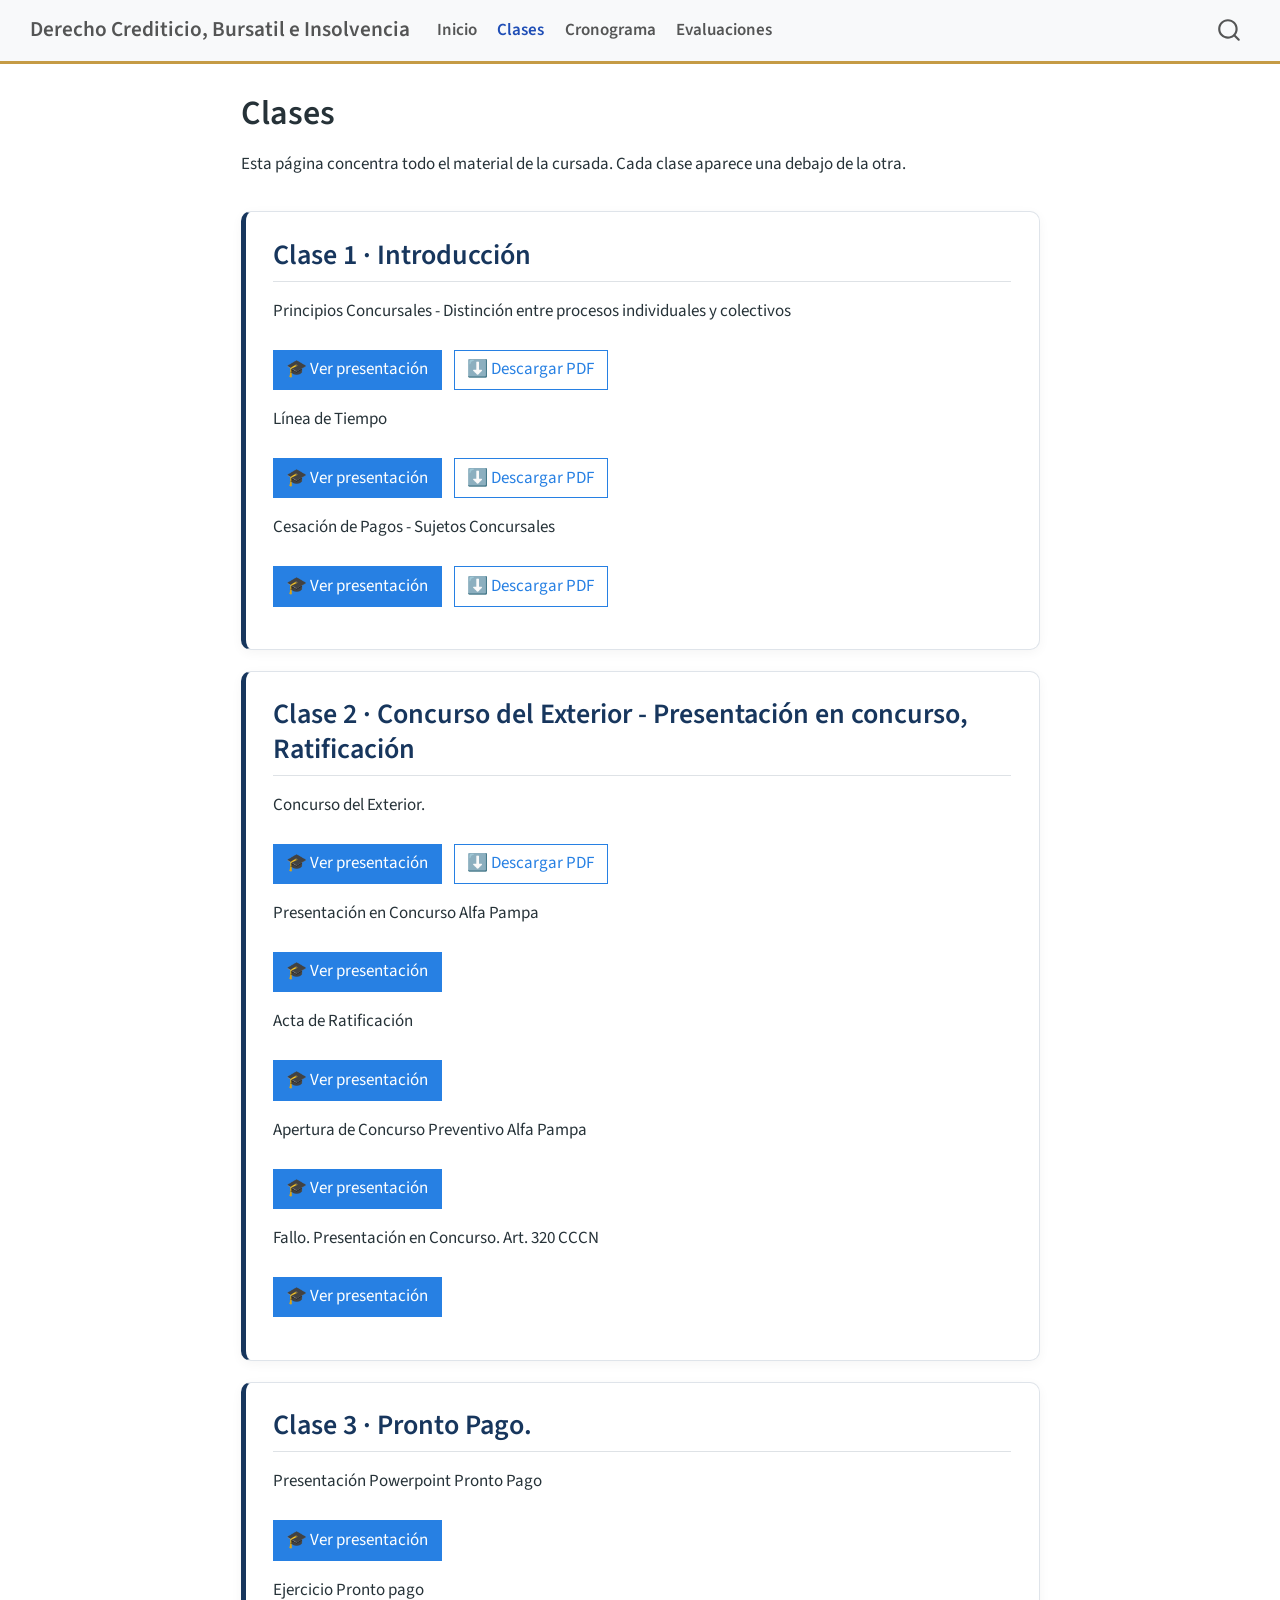
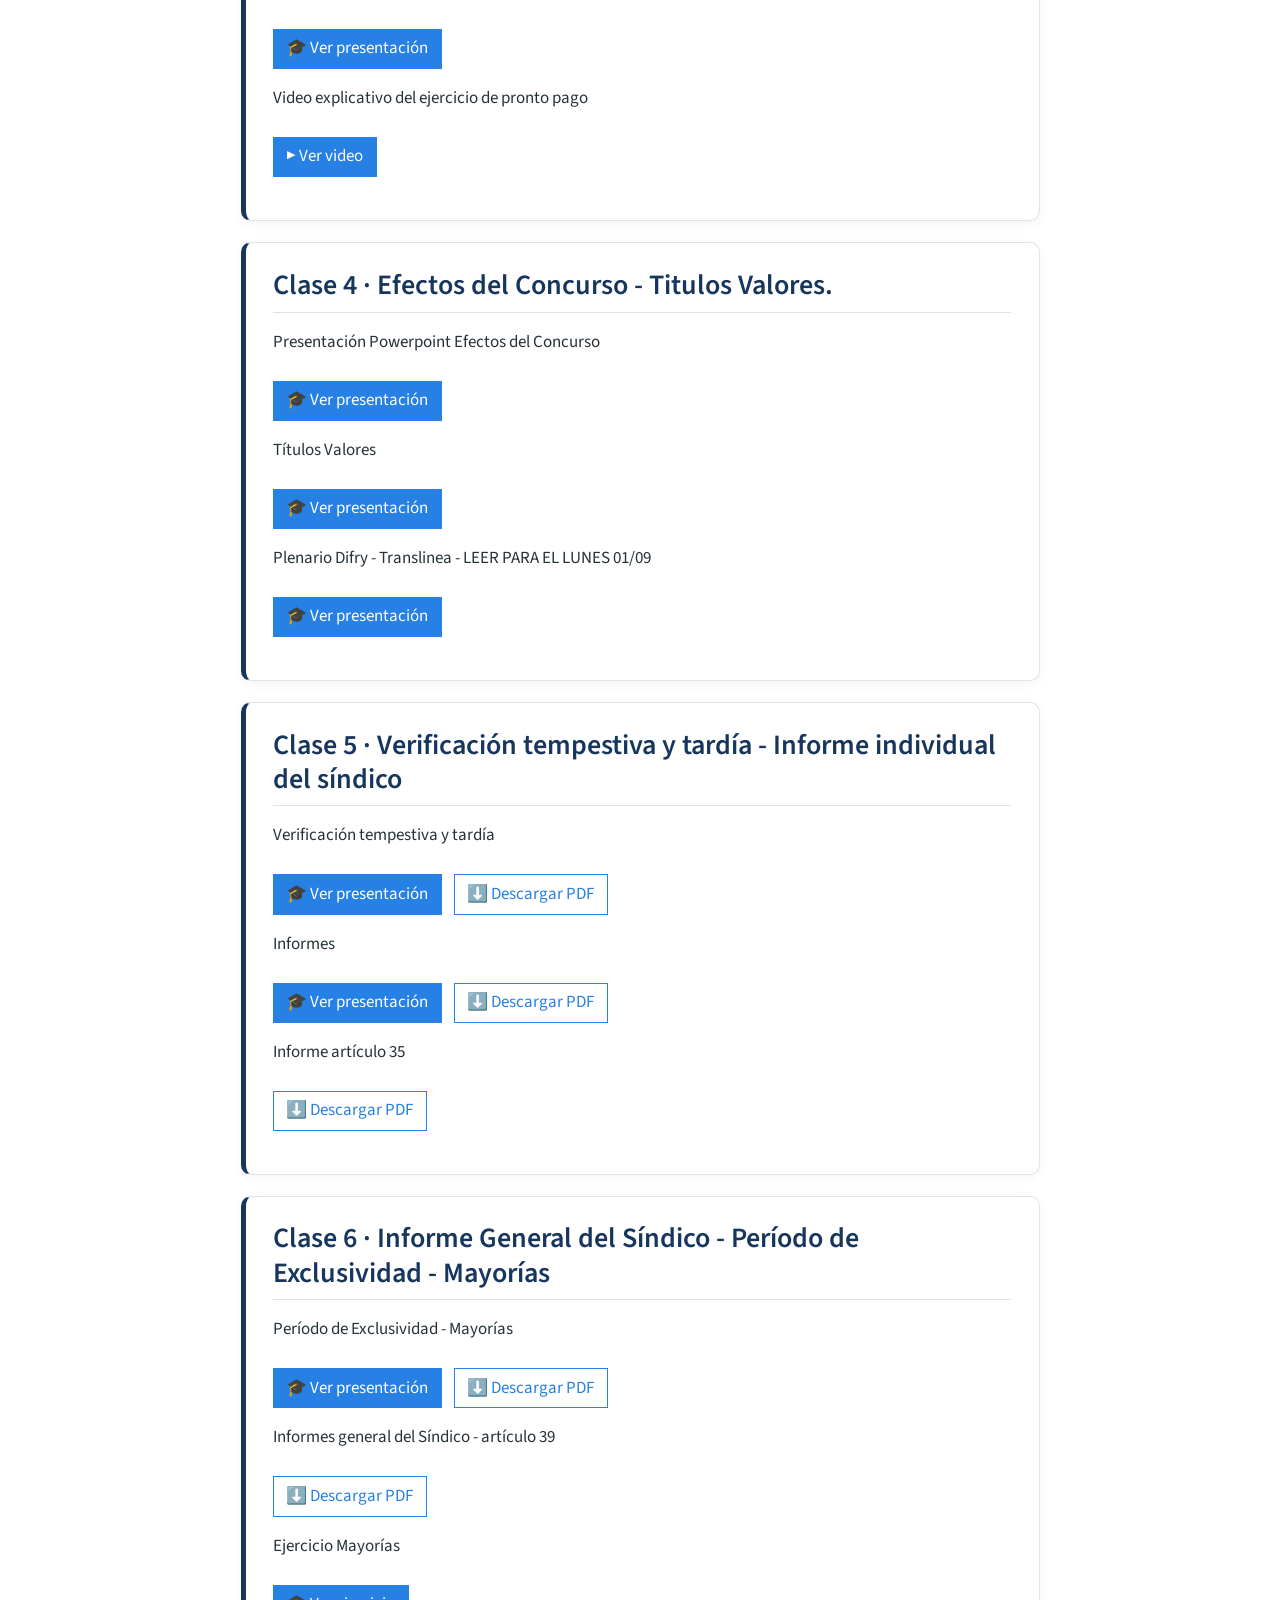
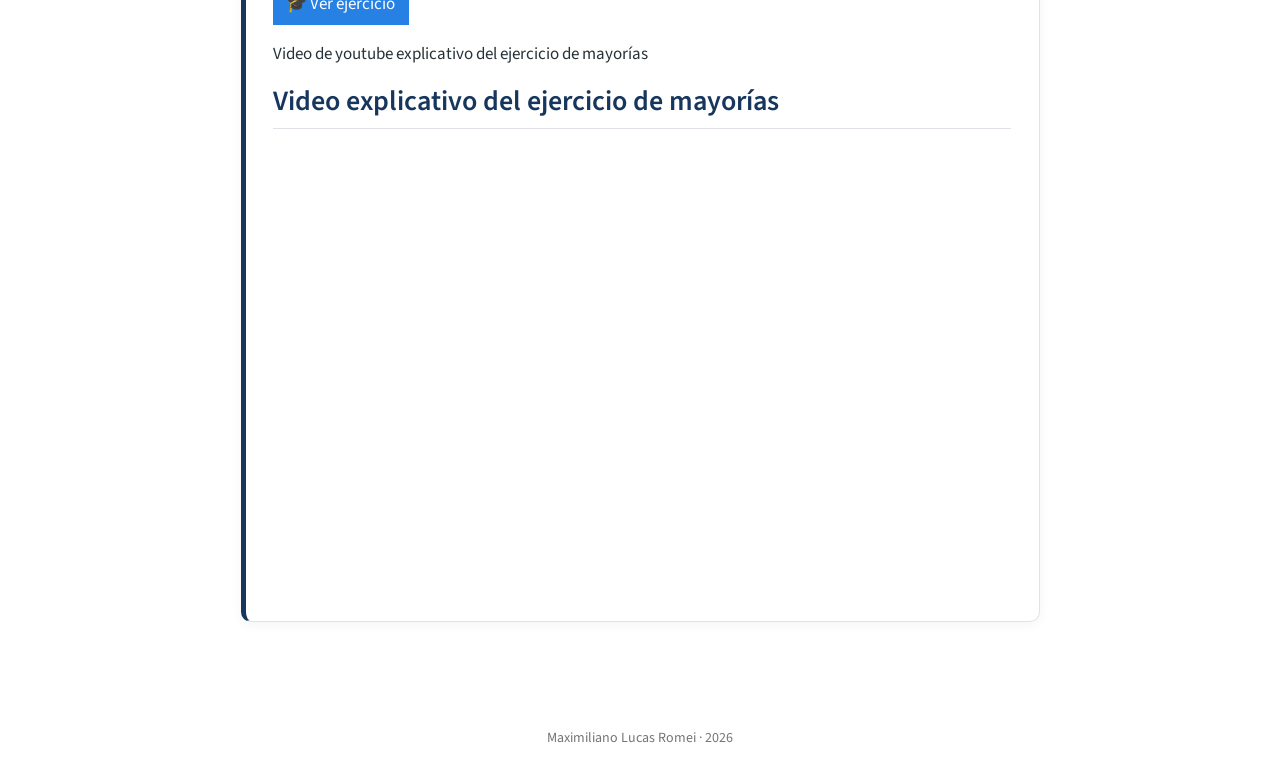
==== commit 5fe2eb11: "Clase 6 agregada" ====
--- a/docs/clases.html
+++ b/docs/clases.html
@@ -192,10 +192,29 @@
 <p><a href="clases/clase05/Informes del sindico.pptx" class="btn btn-primary" target="_blank">🎓 Ver presentación</a> <a href="clases/clase05/Informes del sindico.pdf" class="btn btn-outline-primary" target="_blank">⬇️ Descargar PDF</a></p>
 <p>Informe artículo 35</p>
 <p><a href="clases/clase05/informe articulo 35.pdf" class="btn btn-outline-primary" target="_blank">⬇️ Descargar PDF</a></p>
+</section>
+<div class="clase">
+<section id="clase-6-informe-general-del-síndico---período-de-exclusividad---mayorías" class="level2">
+<h2 class="anchored" data-anchor-id="clase-6-informe-general-del-síndico---período-de-exclusividad---mayorías">Clase 6 · Informe General del Síndico - Período de Exclusividad - Mayorías</h2>
+<p>Período de Exclusividad - Mayorías</p>
+<p><a href="clases/clase06/propuesta-periodo-exclusividad.pptx" class="btn btn-primary" target="_blank">🎓 Ver presentación</a> <a href="clases/clase06/propuesta-periodo-exclusividad.pdf" class="btn btn-outline-primary" target="_blank">⬇️ Descargar PDF</a></p>
+<p>Informes general del Síndico - artículo 39</p>
+<p><a href="clases/clase06/informe 39.pdf" class="btn btn-outline-primary" target="_blank">⬇️ Descargar PDF</a></p>
+<p>Ejercicio Mayorías</p>
+<p><a href="clases/clase06/Ejercicio Mayorias.pdf" class="btn btn-primary" target="_blank">🎓 Ver ejercicio</a></p>
+<p>Video de youtube explicativo del ejercicio de mayorías</p>
+</section>
+<section id="video-explicativo-del-ejercicio-de-mayorías" class="level2">
+<h2 class="anchored" data-anchor-id="video-explicativo-del-ejercicio-de-mayorías">Video explicativo del ejercicio de mayorías</h2>
+<div class="video-container">
+<iframe src="https://www.youtube.com/embed/41AxMhhhw9w" title="Video explicativo - Ejercicio de mayorías" frameborder="0" allow="accelerometer; autoplay; clipboard-write; encrypted-media; gyroscope; picture-in-picture; web-share" allowfullscreen="">
+</iframe>
+</div>
 <!-- Duplicar este bloque para agregar nuevas clases -->
 
 
 </section>
+</div>
 
 </main> <!-- /main -->
 <script id="quarto-html-after-body" type="application/javascript">
--- a/docs/styles.css
+++ b/docs/styles.css
@@ -60,3 +60,21 @@
 .page-footer {
   color: var(--gris);
 }
+
+.video-container {
+  position: relative;
+  width: 100%;
+  max-width: 900px;
+  padding-bottom: 56.25%;
+  height: 0;
+  margin: 1.5rem 0;
+}
+
+.video-container iframe {
+  position: absolute;
+  top: 0;
+  left: 0;
+  width: 100%;
+  height: 100%;
+  border-radius: 10px;
+}
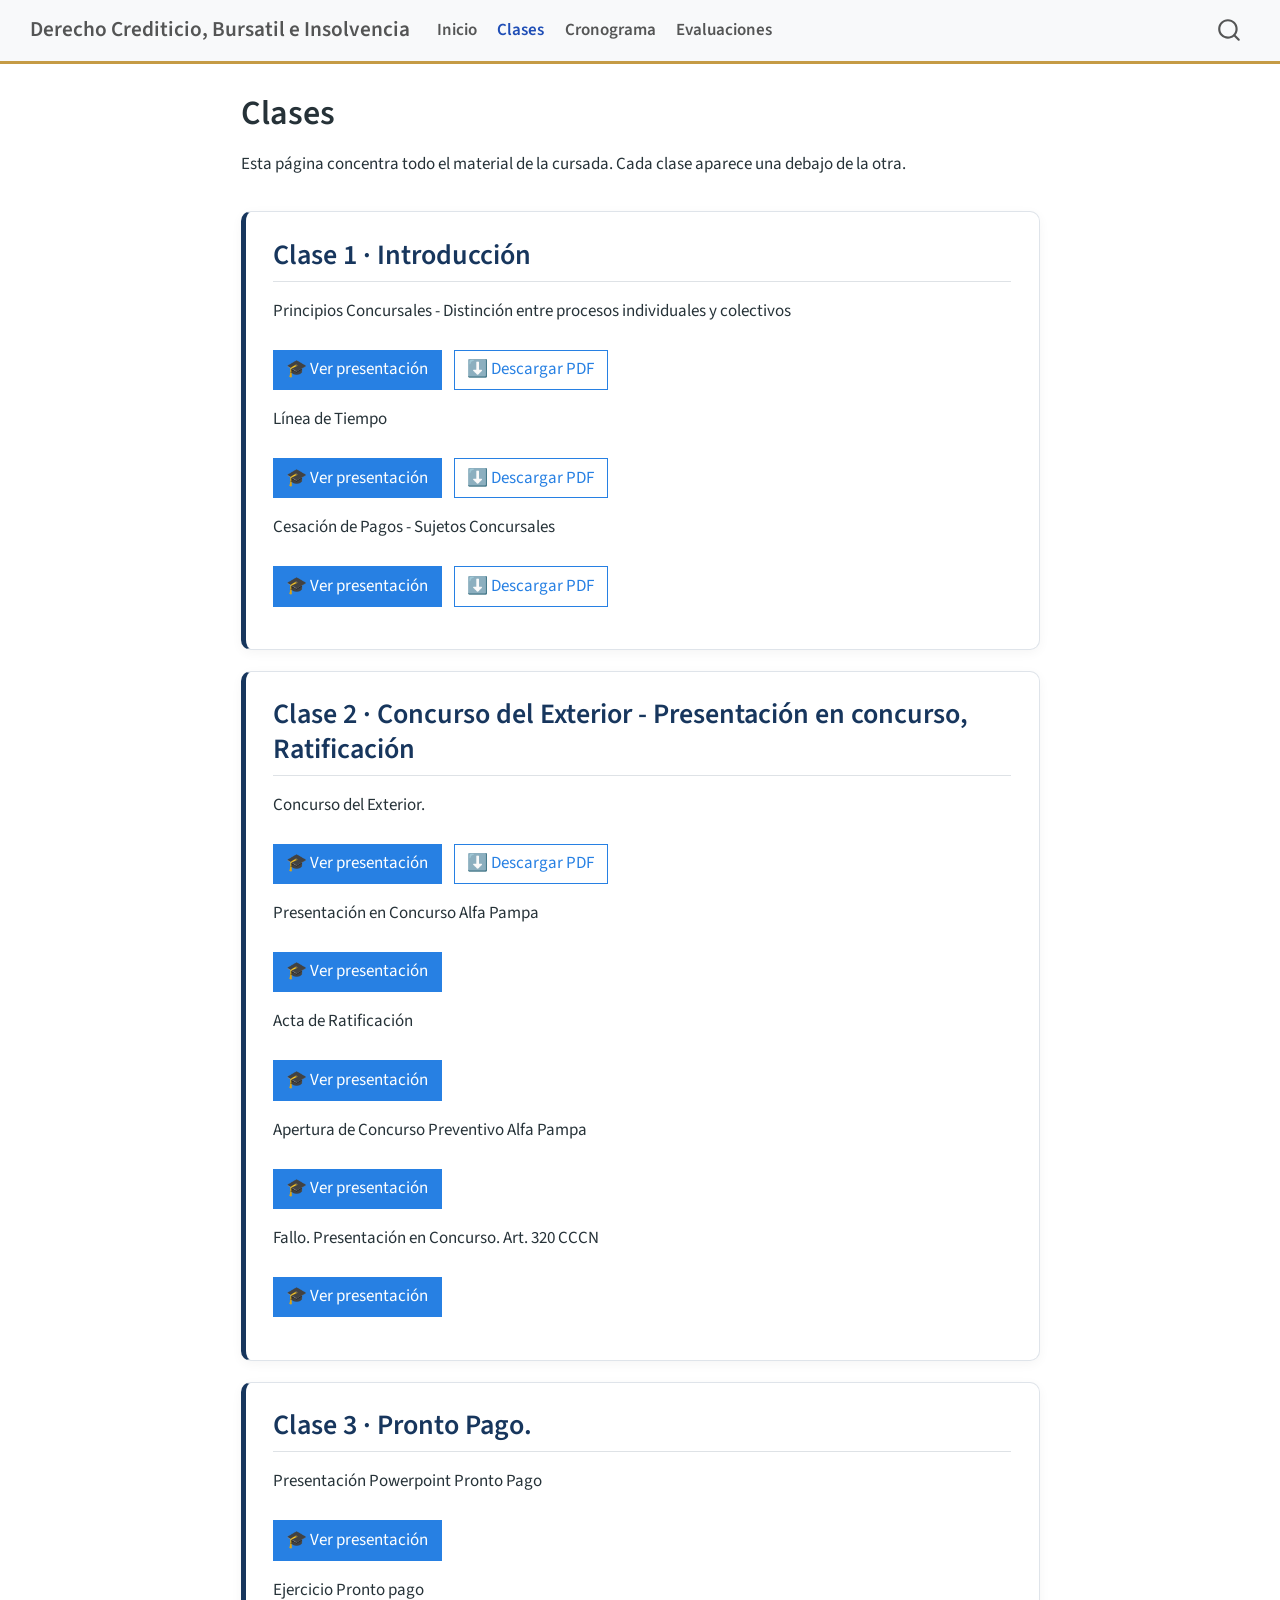
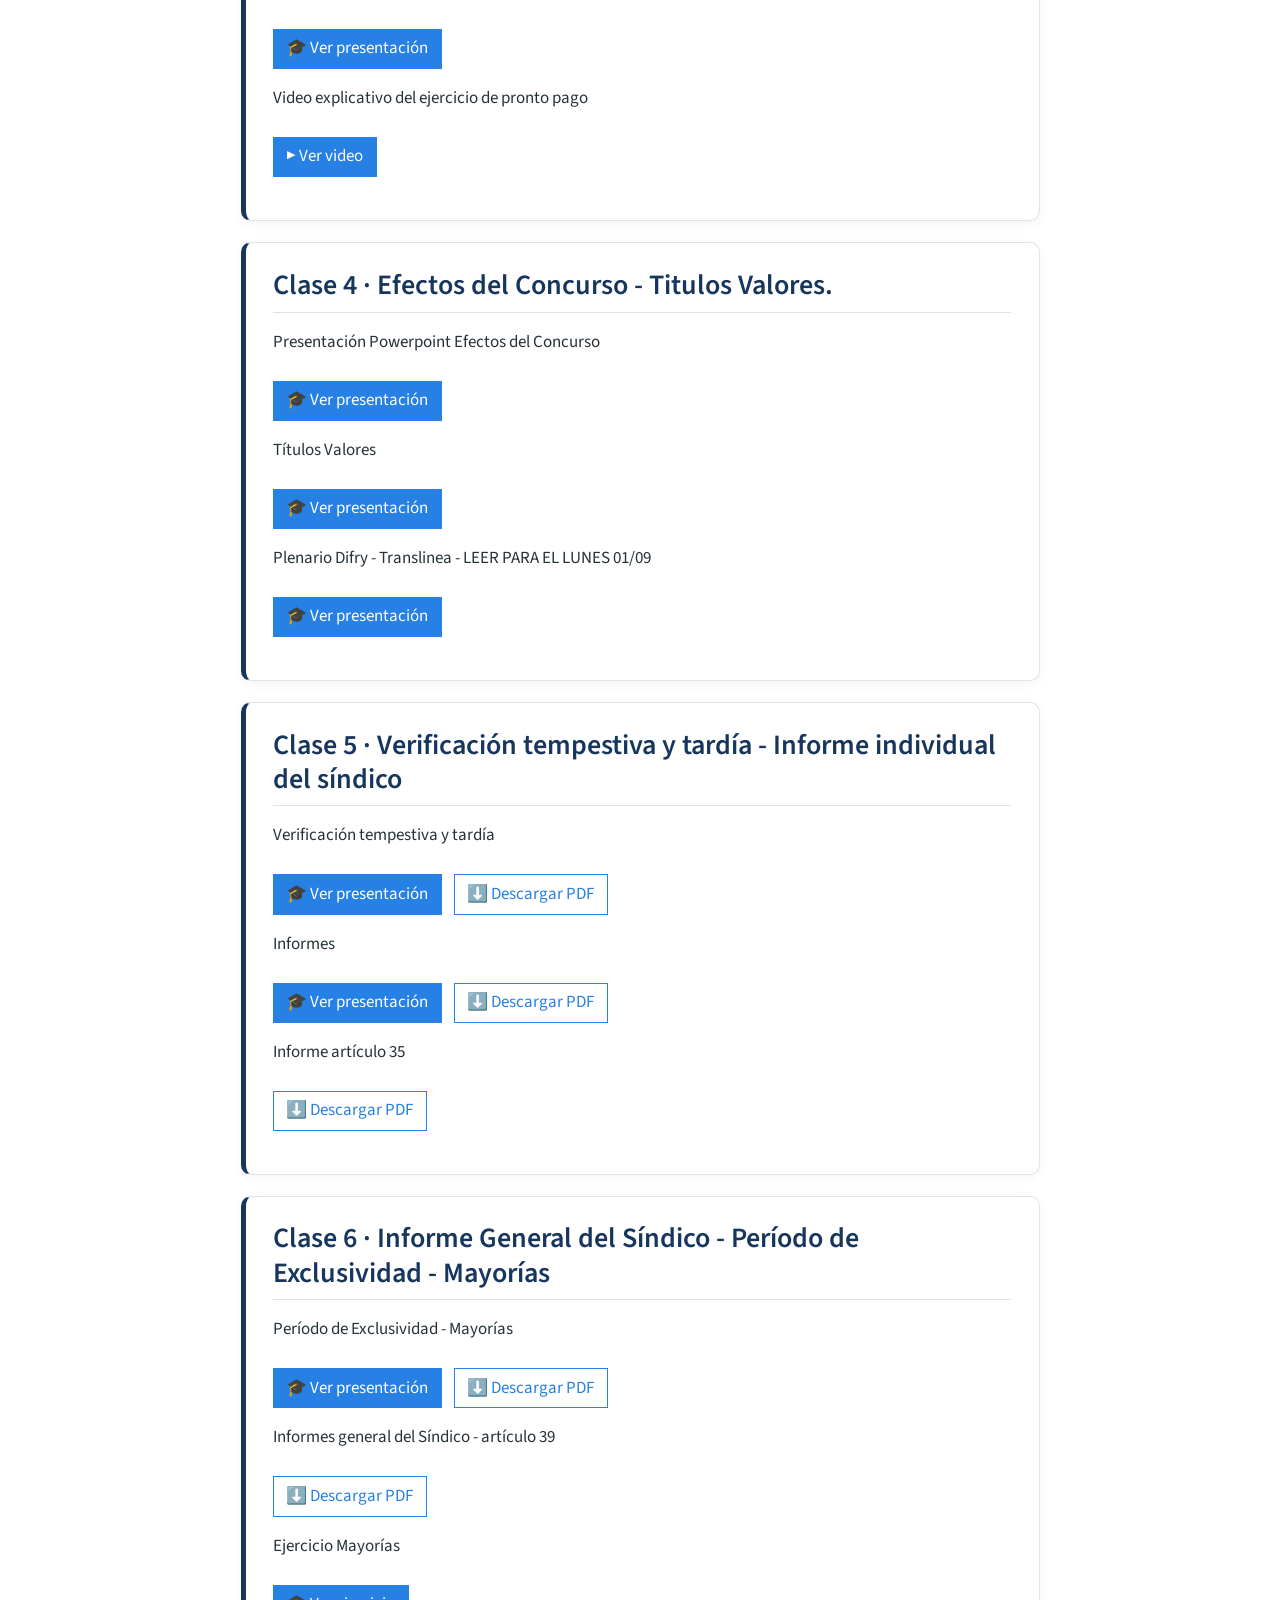
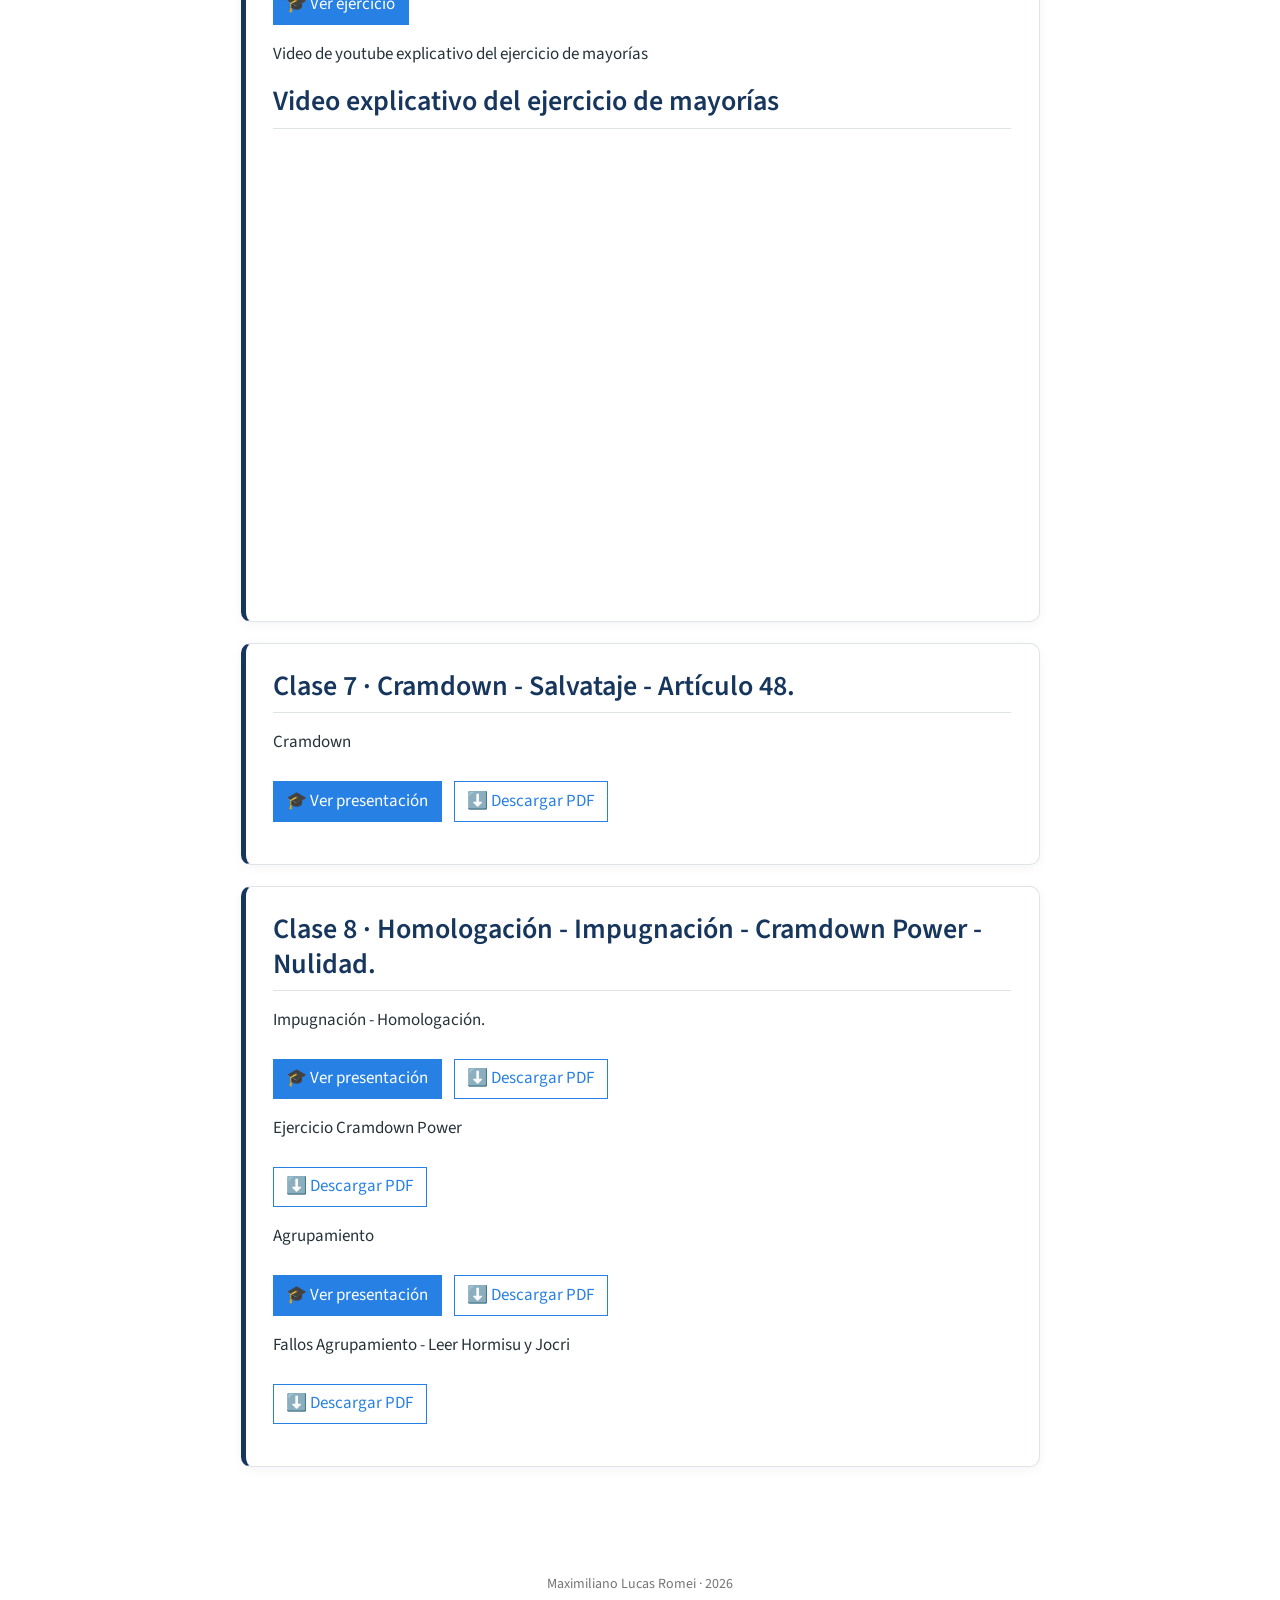
==== commit c39f21da: "Agregar clases 7 y 8" ====
--- a/docs/clases.html
+++ b/docs/clases.html
@@ -210,11 +210,27 @@
 <iframe src="https://www.youtube.com/embed/41AxMhhhw9w" title="Video explicativo - Ejercicio de mayorías" frameborder="0" allow="accelerometer; autoplay; clipboard-write; encrypted-media; gyroscope; picture-in-picture; web-share" allowfullscreen="">
 </iframe>
 </div>
+</section>
+</div>
+<section id="clase-7-cramdown---salvataje---artículo-48." class="level2 clase">
+<h2 class="anchored" data-anchor-id="clase-7-cramdown---salvataje---artículo-48.">Clase 7 · Cramdown - Salvataje - Artículo 48.</h2>
+<p>Cramdown</p>
+<p><a href="clases/clase07/Cramdown.pptx" class="btn btn-primary" target="_blank">🎓 Ver presentación</a> <a href="clases/clase07/Cramdown.pdf" class="btn btn-outline-primary" target="_blank">⬇️ Descargar PDF</a></p>
+</section>
+<section id="clase-8-homologación---impugnación---cramdown-power---nulidad." class="level2 clase">
+<h2 class="anchored" data-anchor-id="clase-8-homologación---impugnación---cramdown-power---nulidad.">Clase 8 · Homologación - Impugnación - Cramdown Power - Nulidad.</h2>
+<p>Impugnación - Homologación.</p>
+<p><a href="clases/clase08/impugnacion.pptx" class="btn btn-primary" target="_blank">🎓 Ver presentación</a> <a href="clases/clase08/impugnacion.pdf" class="btn btn-outline-primary" target="_blank">⬇️ Descargar PDF</a></p>
+<p>Ejercicio Cramdown Power</p>
+<p><a href="clases/clase08/Ejercicio Cramdown Power.pdf" class="btn btn-outline-primary" target="_blank">⬇️ Descargar PDF</a></p>
+<p>Agrupamiento</p>
+<p><a href="clases/clase08/Agrupamiento - APE.pptx" class="btn btn-primary" target="_blank">🎓 Ver presentación</a> <a href="clases/clase08/Agrupamiento - APE.pdf" class="btn btn-outline-primary" target="_blank">⬇️ Descargar PDF</a></p>
+<p>Fallos Agrupamiento - Leer Hormisu y Jocri</p>
+<p><a href="clases/clase08/hormisur y otros (2).pdf" class="btn btn-outline-primary" target="_blank">⬇️ Descargar PDF</a></p>
 <!-- Duplicar este bloque para agregar nuevas clases -->
 
 
 </section>
-</div>
 
 </main> <!-- /main -->
 <script id="quarto-html-after-body" type="application/javascript">
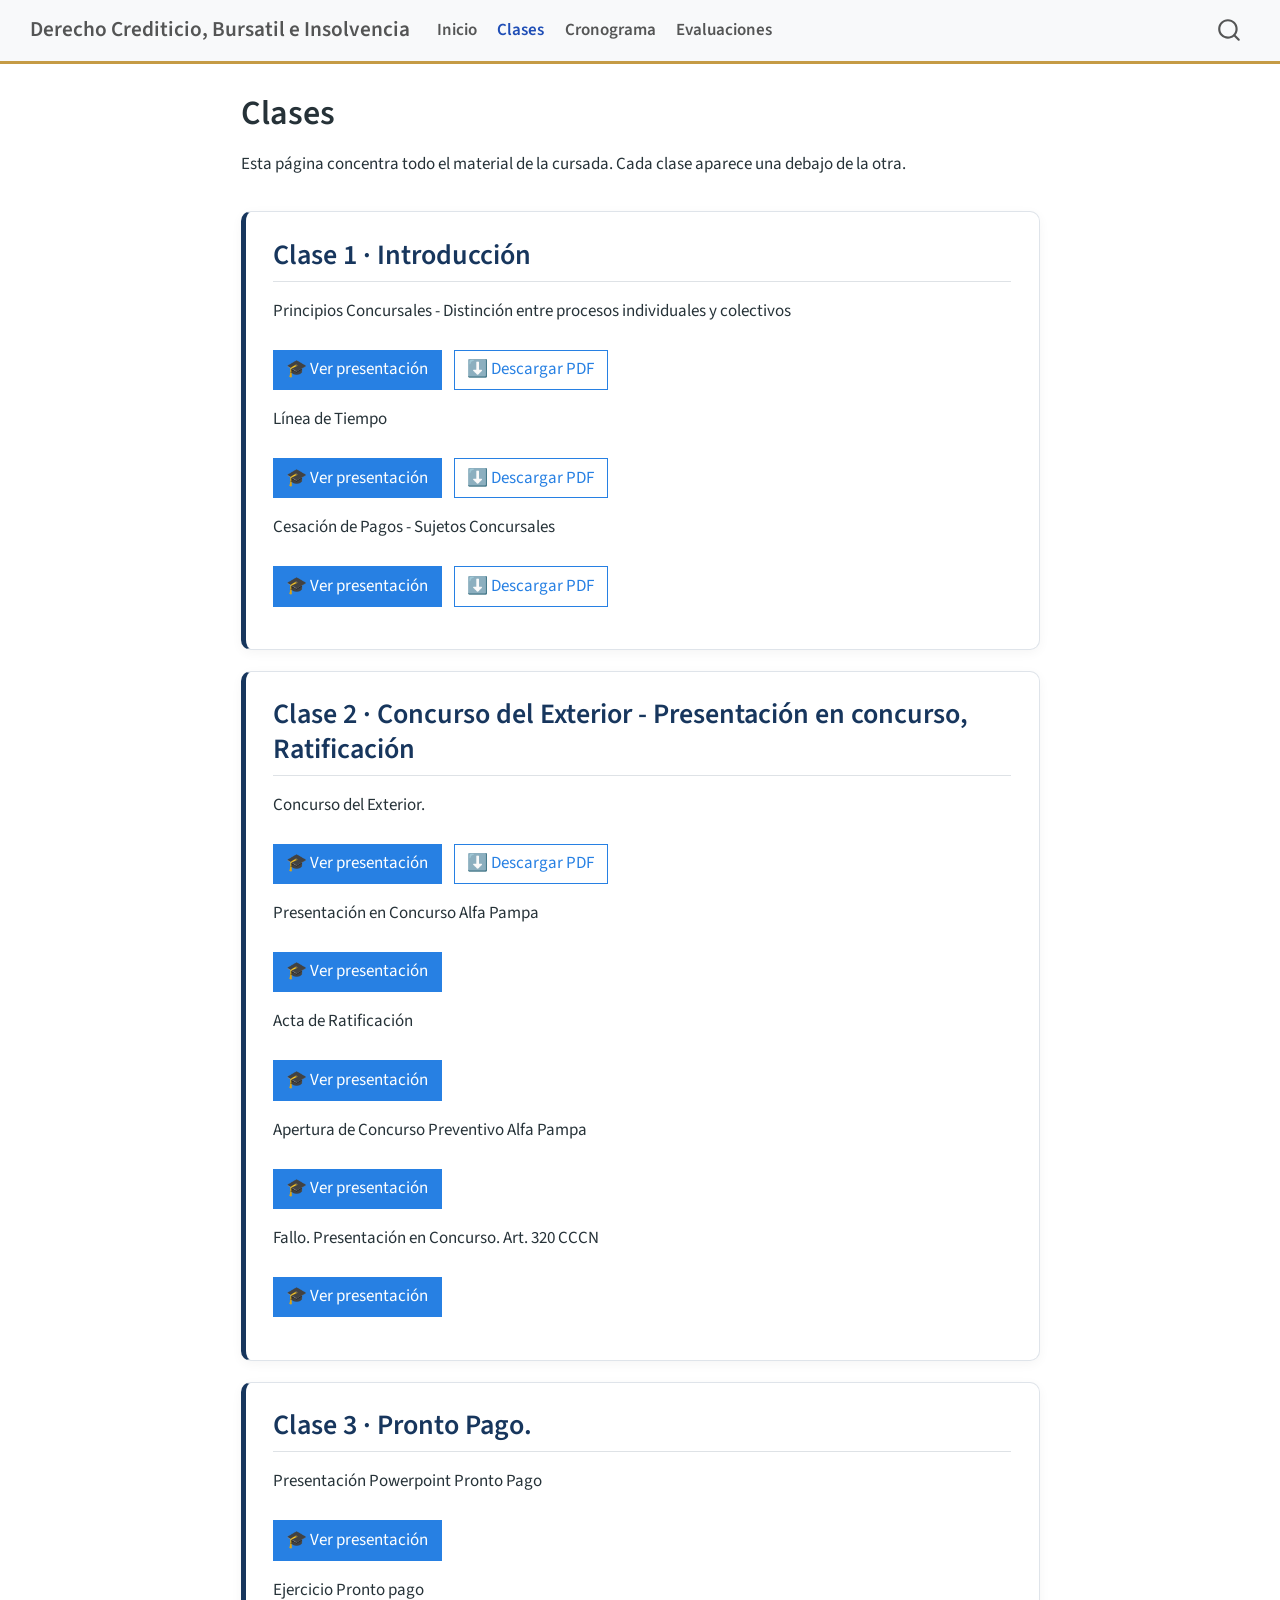
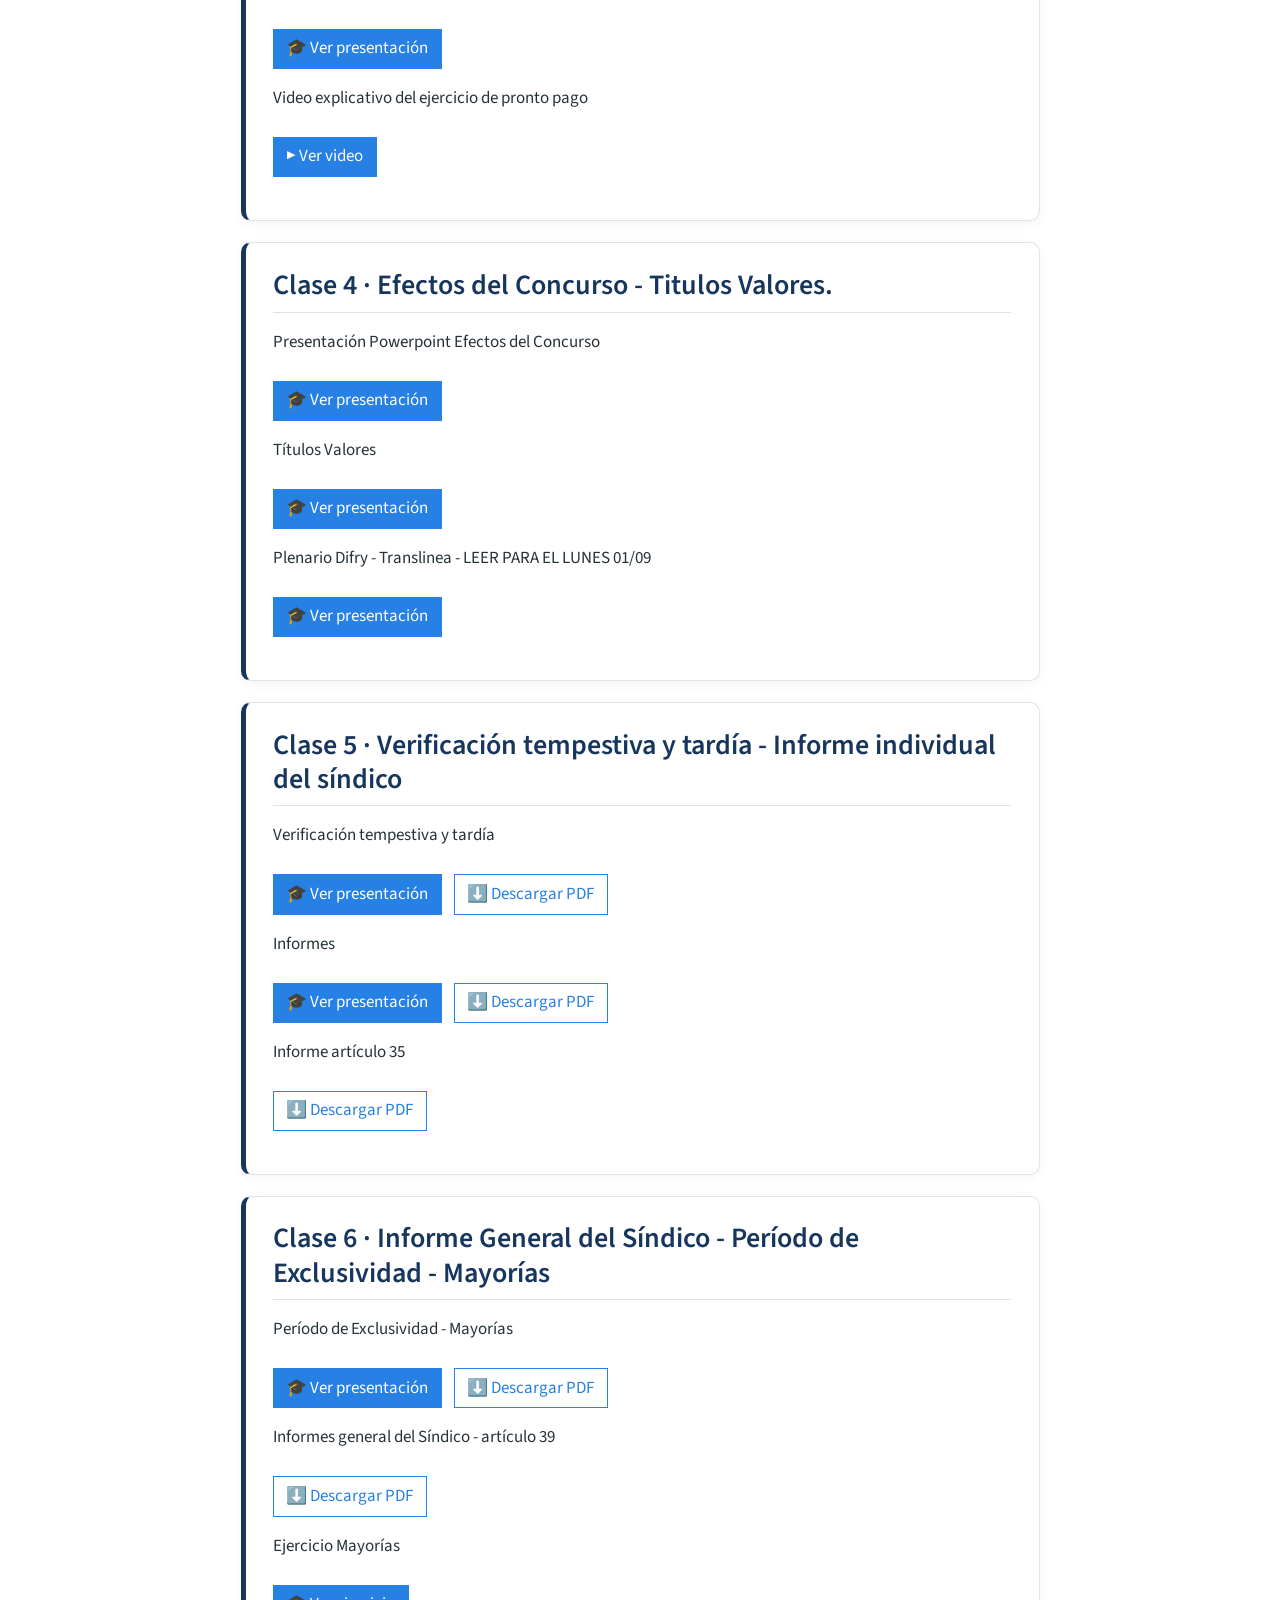
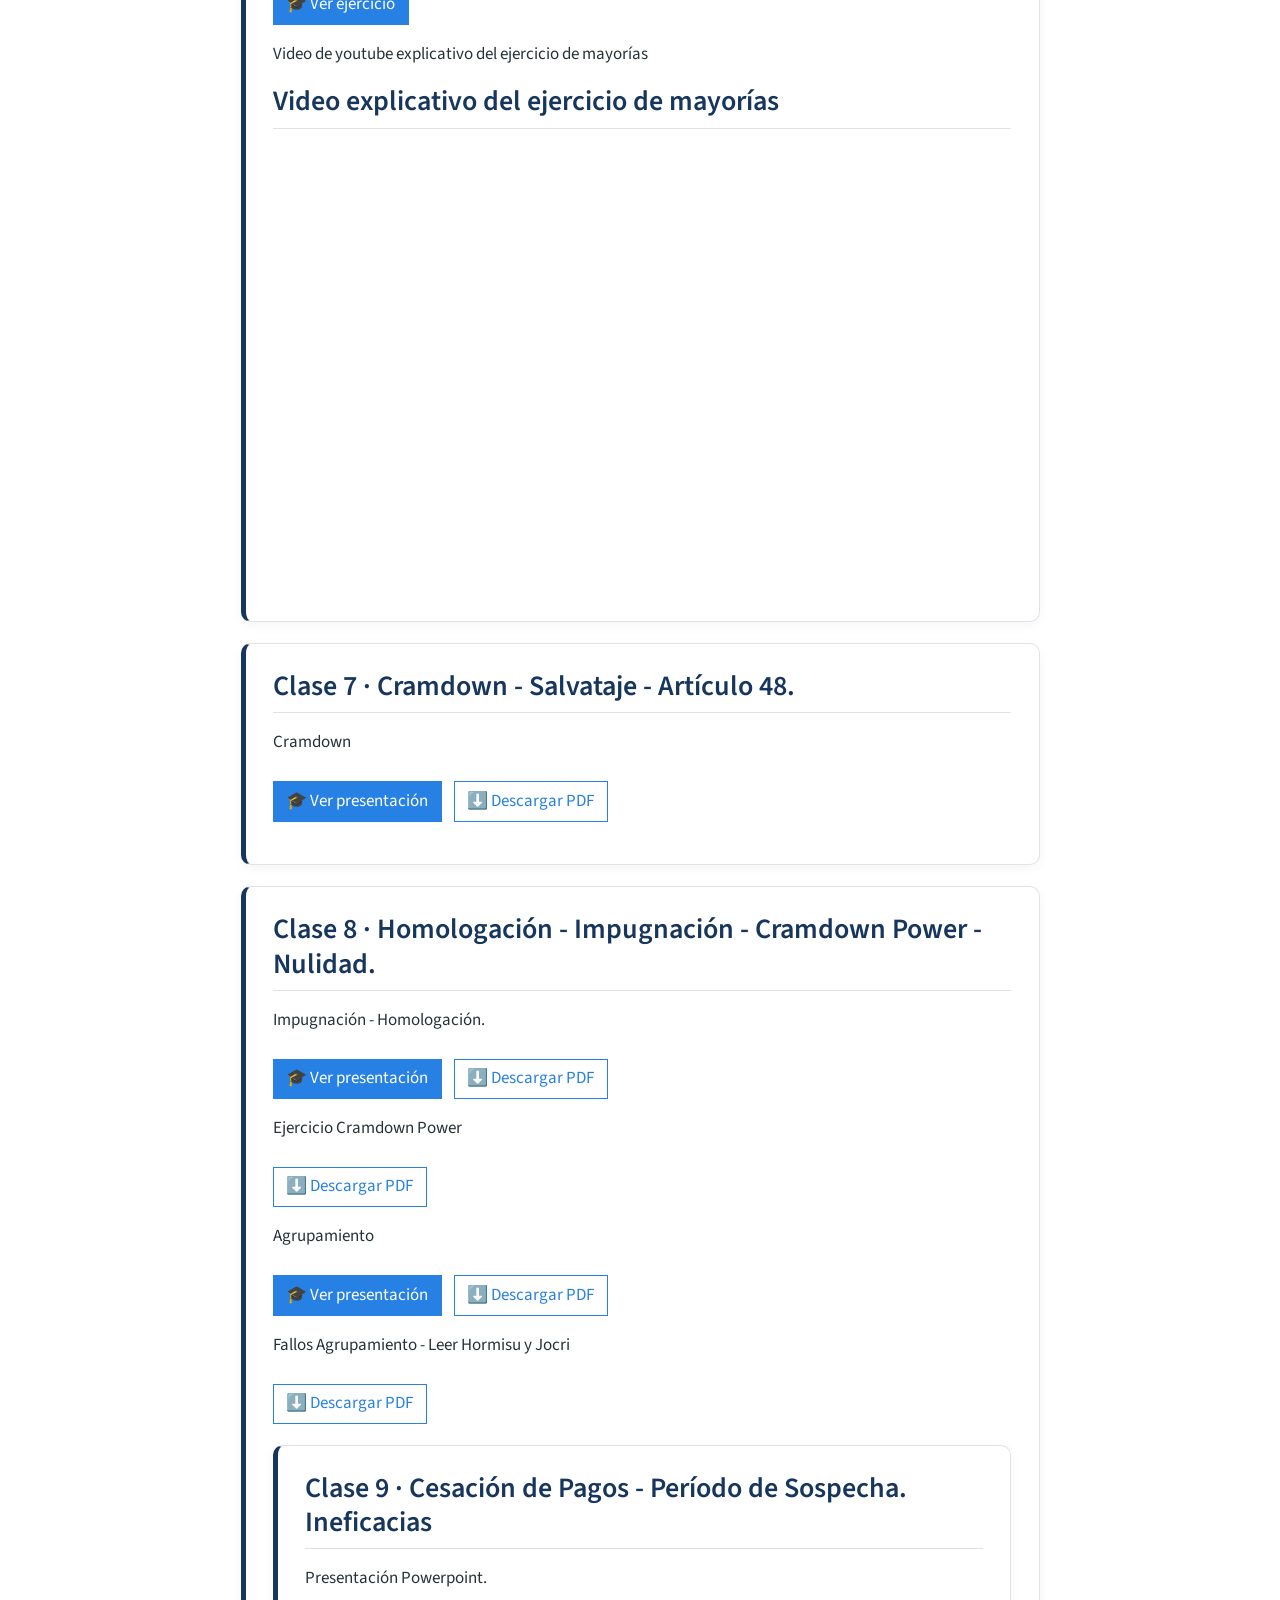
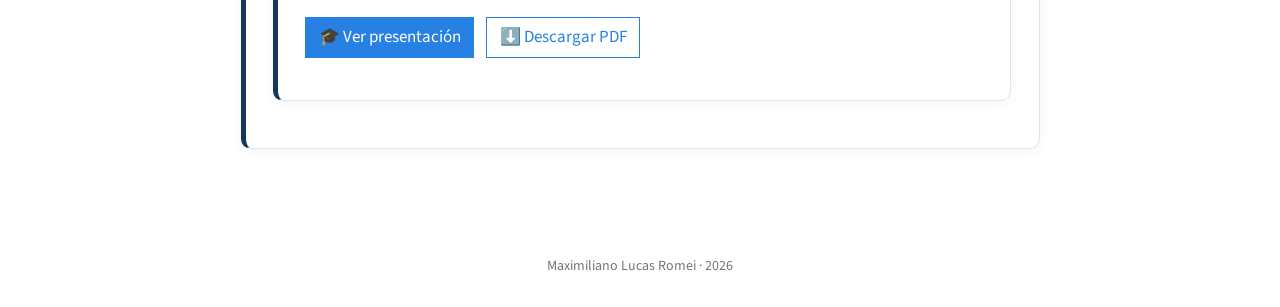
==== commit 906f1a5a: "Agregar clase 9" ====
--- a/docs/clases.html
+++ b/docs/clases.html
@@ -217,7 +217,8 @@
 <p>Cramdown</p>
 <p><a href="clases/clase07/Cramdown.pptx" class="btn btn-primary" target="_blank">🎓 Ver presentación</a> <a href="clases/clase07/Cramdown.pdf" class="btn btn-outline-primary" target="_blank">⬇️ Descargar PDF</a></p>
 </section>
-<section id="clase-8-homologación---impugnación---cramdown-power---nulidad." class="level2 clase">
+<div class="clase">
+<section id="clase-8-homologación---impugnación---cramdown-power---nulidad." class="level2">
 <h2 class="anchored" data-anchor-id="clase-8-homologación---impugnación---cramdown-power---nulidad.">Clase 8 · Homologación - Impugnación - Cramdown Power - Nulidad.</h2>
 <p>Impugnación - Homologación.</p>
 <p><a href="clases/clase08/impugnacion.pptx" class="btn btn-primary" target="_blank">🎓 Ver presentación</a> <a href="clases/clase08/impugnacion.pdf" class="btn btn-outline-primary" target="_blank">⬇️ Descargar PDF</a></p>
@@ -227,10 +228,16 @@
 <p><a href="clases/clase08/Agrupamiento - APE.pptx" class="btn btn-primary" target="_blank">🎓 Ver presentación</a> <a href="clases/clase08/Agrupamiento - APE.pdf" class="btn btn-outline-primary" target="_blank">⬇️ Descargar PDF</a></p>
 <p>Fallos Agrupamiento - Leer Hormisu y Jocri</p>
 <p><a href="clases/clase08/hormisur y otros (2).pdf" class="btn btn-outline-primary" target="_blank">⬇️ Descargar PDF</a></p>
+</section>
+<section id="clase-9-cesación-de-pagos---período-de-sospecha.-ineficacias" class="level2 clase">
+<h2 class="anchored" data-anchor-id="clase-9-cesación-de-pagos---período-de-sospecha.-ineficacias">Clase 9 · Cesación de Pagos - Período de Sospecha. Ineficacias</h2>
+<p>Presentación Powerpoint.</p>
+<p><a href="clases/clase09/cesacion-de-pagos.pptx" class="btn btn-primary" target="_blank">🎓 Ver presentación</a> <a href="clases/clase09/cesacion-de-pagos.pdf" class="btn btn-outline-primary" target="_blank">⬇️ Descargar PDF</a></p>
 <!-- Duplicar este bloque para agregar nuevas clases -->
 
 
 </section>
+</div>
 
 </main> <!-- /main -->
 <script id="quarto-html-after-body" type="application/javascript">
--- a/docs/styles.css
+++ b/docs/styles.css
@@ -77,4 +77,340 @@
   width: 100%;
   height: 100%;
   border-radius: 10px;
+}
+
+:root {
+  --azul: #17365d;
+  --azul-claro: #eaf1f8;
+  --dorado: #c59b45;
+  --gris: #5f6875;
+  --borde: #dfe4ea;
+}
+
+/* =========================================================
+   REVEALJS
+   Base sencilla para presentaciones
+   No modifica los estilos de la página web Quarto
+   ========================================================= */
+
+
+/* ---------------------------------------------------------
+   PALETA DE LA PRESENTACIÓN
+   --------------------------------------------------------- */
+
+.reveal {
+  --r-azul: #17365d;
+  --r-azul-medio: #285b8f;
+  --r-celeste: #eaf3fa;
+  --r-celeste-fuerte: #d7e9f7;
+  --r-naranja: #e67e22;
+  --r-naranja-claro: #fdf0e4;
+  --r-gris: #5f6875;
+  --r-gris-claro: #f5f7f9;
+  --r-borde: #dfe4ea;
+
+  font-family: Arial, Helvetica, sans-serif;
+  color: #263238;
+  font-size: 30px;
+}
+
+
+/* ---------------------------------------------------------
+   ESTRUCTURA GENERAL
+   --------------------------------------------------------- */
+
+.reveal .slides {
+  text-align: left;
+}
+
+
+/* ---------------------------------------------------------
+   TÍTULOS
+   --------------------------------------------------------- */
+
+.reveal h1,
+.reveal h2,
+.reveal h3 {
+  color: var(--r-azul);
+  text-transform: none;
+  letter-spacing: normal;
+  font-weight: 700;
+}
+
+.reveal h1 {
+  font-size: 1.9em;
+}
+
+.reveal h2 {
+  font-size: 1.35em;
+}
+
+.reveal h3 {
+  font-size: 1.1em;
+}
+
+
+/* ---------------------------------------------------------
+   TEXTO
+   --------------------------------------------------------- */
+
+.reveal p,
+.reveal li {
+  line-height: 1.35;
+}
+
+.reveal li {
+  margin-bottom: 0.2em;
+}
+
+.reveal strong {
+  color: var(--r-azul);
+}
+
+
+/* ---------------------------------------------------------
+   ENLACES
+   --------------------------------------------------------- */
+
+.reveal a {
+  color: var(--r-azul-medio);
+}
+
+.reveal a:hover {
+  color: var(--r-naranja);
+}
+
+
+/* =========================================================
+   CAJAS
+   Se utilizan desde Markdown con:
+   ::: {.caja-celeste}
+   texto
+   :::
+   ========================================================= */
+
+
+/* CAJA CELESTE
+   Uso: conceptos, explicaciones, definiciones */
+
+.reveal .caja-celeste {
+  background: var(--r-celeste);
+  border-left: 6px solid var(--r-azul-medio);
+  padding: 0.7em 0.9em;
+  margin: 0.7em 0;
+  border-radius: 8px;
+}
+
+
+/* CAJA AZUL
+   Uso: idea principal, conclusión importante */
+
+.reveal .caja-azul {
+  background: var(--r-azul);
+  color: white;
+  padding: 0.7em 0.9em;
+  margin: 0.7em 0;
+  border-radius: 8px;
+}
+
+.reveal .caja-azul strong,
+.reveal .caja-azul h2,
+.reveal .caja-azul h3 {
+  color: white;
+}
+
+
+/* CAJA NARANJA
+   Uso: advertencias, diferencias, puntos de atención */
+
+.reveal .caja-naranja {
+  background: var(--r-naranja-claro);
+  border-left: 6px solid var(--r-naranja);
+  padding: 0.7em 0.9em;
+  margin: 0.7em 0;
+  border-radius: 8px;
+}
+
+
+/* CAJA GRIS
+   Uso: información secundaria */
+
+.reveal .caja-gris {
+  background: var(--r-gris-claro);
+  border-left: 6px solid var(--r-gris);
+  padding: 0.7em 0.9em;
+  margin: 0.7em 0;
+  border-radius: 8px;
+}
+
+
+/* ---------------------------------------------------------
+   TARJETAS
+   Similar a un cuadro o forma de PowerPoint
+   --------------------------------------------------------- */
+
+.reveal .tarjeta {
+  background: white;
+  border: 1px solid var(--r-borde);
+  border-top: 5px solid var(--r-azul);
+  padding: 0.7em 0.9em;
+  margin: 0.7em 0;
+  border-radius: 8px;
+}
+
+.reveal .tarjeta-naranja {
+  background: white;
+  border: 1px solid var(--r-borde);
+  border-top: 5px solid var(--r-naranja);
+  padding: 0.7em 0.9em;
+  margin: 0.7em 0;
+  border-radius: 8px;
+}
+
+
+/* ---------------------------------------------------------
+   TÍTULO PEQUEÑO DENTRO DE UNA CAJA
+   --------------------------------------------------------- */
+
+.reveal .caja-celeste h2,
+.reveal .caja-celeste h3,
+.reveal .caja-naranja h2,
+.reveal .caja-naranja h3,
+.reveal .caja-gris h2,
+.reveal .caja-gris h3,
+.reveal .tarjeta h2,
+.reveal .tarjeta h3,
+.reveal .tarjeta-naranja h2,
+.reveal .tarjeta-naranja h3 {
+  margin-top: 0;
+}
+
+
+/* =========================================================
+   TABLAS / CUADROS COMPARATIVOS
+   Se escriben como tablas Markdown normales
+   ========================================================= */
+
+.reveal table {
+  width: 100%;
+  border-collapse: collapse;
+  font-size: 0.8em;
+  margin: 0.6em 0;
+}
+
+.reveal table th {
+  background: var(--r-azul);
+  color: white;
+  font-weight: 600;
+}
+
+.reveal table th,
+.reveal table td {
+  border: 1px solid var(--r-borde);
+  padding: 0.5em 0.6em;
+  vertical-align: top;
+}
+
+.reveal table tr:nth-child(even) {
+  background: var(--r-celeste);
+}
+
+
+/* =========================================================
+   COLUMNAS
+   Quarto crea las columnas.
+   CSS solamente controla el espacio entre ellas.
+   ========================================================= */
+
+.reveal .columns {
+  gap: 1em;
+}
+
+.reveal .column {
+  vertical-align: top;
+}
+
+
+/* ---------------------------------------------------------
+   IMÁGENES
+   --------------------------------------------------------- */
+
+.reveal img {
+  max-width: 100%;
+  object-fit: contain;
+}
+
+.reveal figcaption {
+  font-size: 0.55em;
+  color: var(--r-gris);
+}
+
+
+/* ---------------------------------------------------------
+   CITAS
+   --------------------------------------------------------- */
+
+.reveal blockquote {
+  width: auto;
+  background: var(--r-gris-claro);
+  border-left: 5px solid var(--r-azul-medio);
+  padding: 0.6em 0.9em;
+  box-shadow: none;
+  font-style: normal;
+}
+
+
+/* ---------------------------------------------------------
+   PORTADA
+   --------------------------------------------------------- */
+
+.reveal .title-slide {
+  text-align: left;
+}
+
+.reveal .title-slide h1 {
+  color: var(--r-azul);
+  font-size: 2.1em;
+}
+
+.reveal .title-slide .subtitle {
+  color: var(--r-gris);
+}
+
+.reveal .caja-celeste {
+  background: #eaf3fa;
+  border-left: 6px solid #285b8f;
+  padding: 0.6em 0.8em;
+  border-radius: 8px;
+}
+
+.reveal .cita {
+  text-align: justify;
+  font-style: italic;
+}
+
+/* JURISPRUDENCIA */
+
+.reveal .fallo {
+  background: #eef7f3;
+  border: 1px solid #b8d8ca;
+  border-left: 7px solid #28785e;
+  padding: 0.7em 0.9em;
+  margin: 0.7em 0;
+  border-radius: 8px;
+}
+
+.reveal .lista-aire {
+  line-height: 1.4;
+}
+
+.reveal .lista-aire > ul > li,
+.reveal .lista-aire > ol > li {
+  margin-bottom: 0.55em;
+}
+
+.reveal .lista-aire ul ul,
+.reveal .lista-aire ol ol {
+  margin-top: 0.3em;
+  margin-bottom: 0.4em;
 }
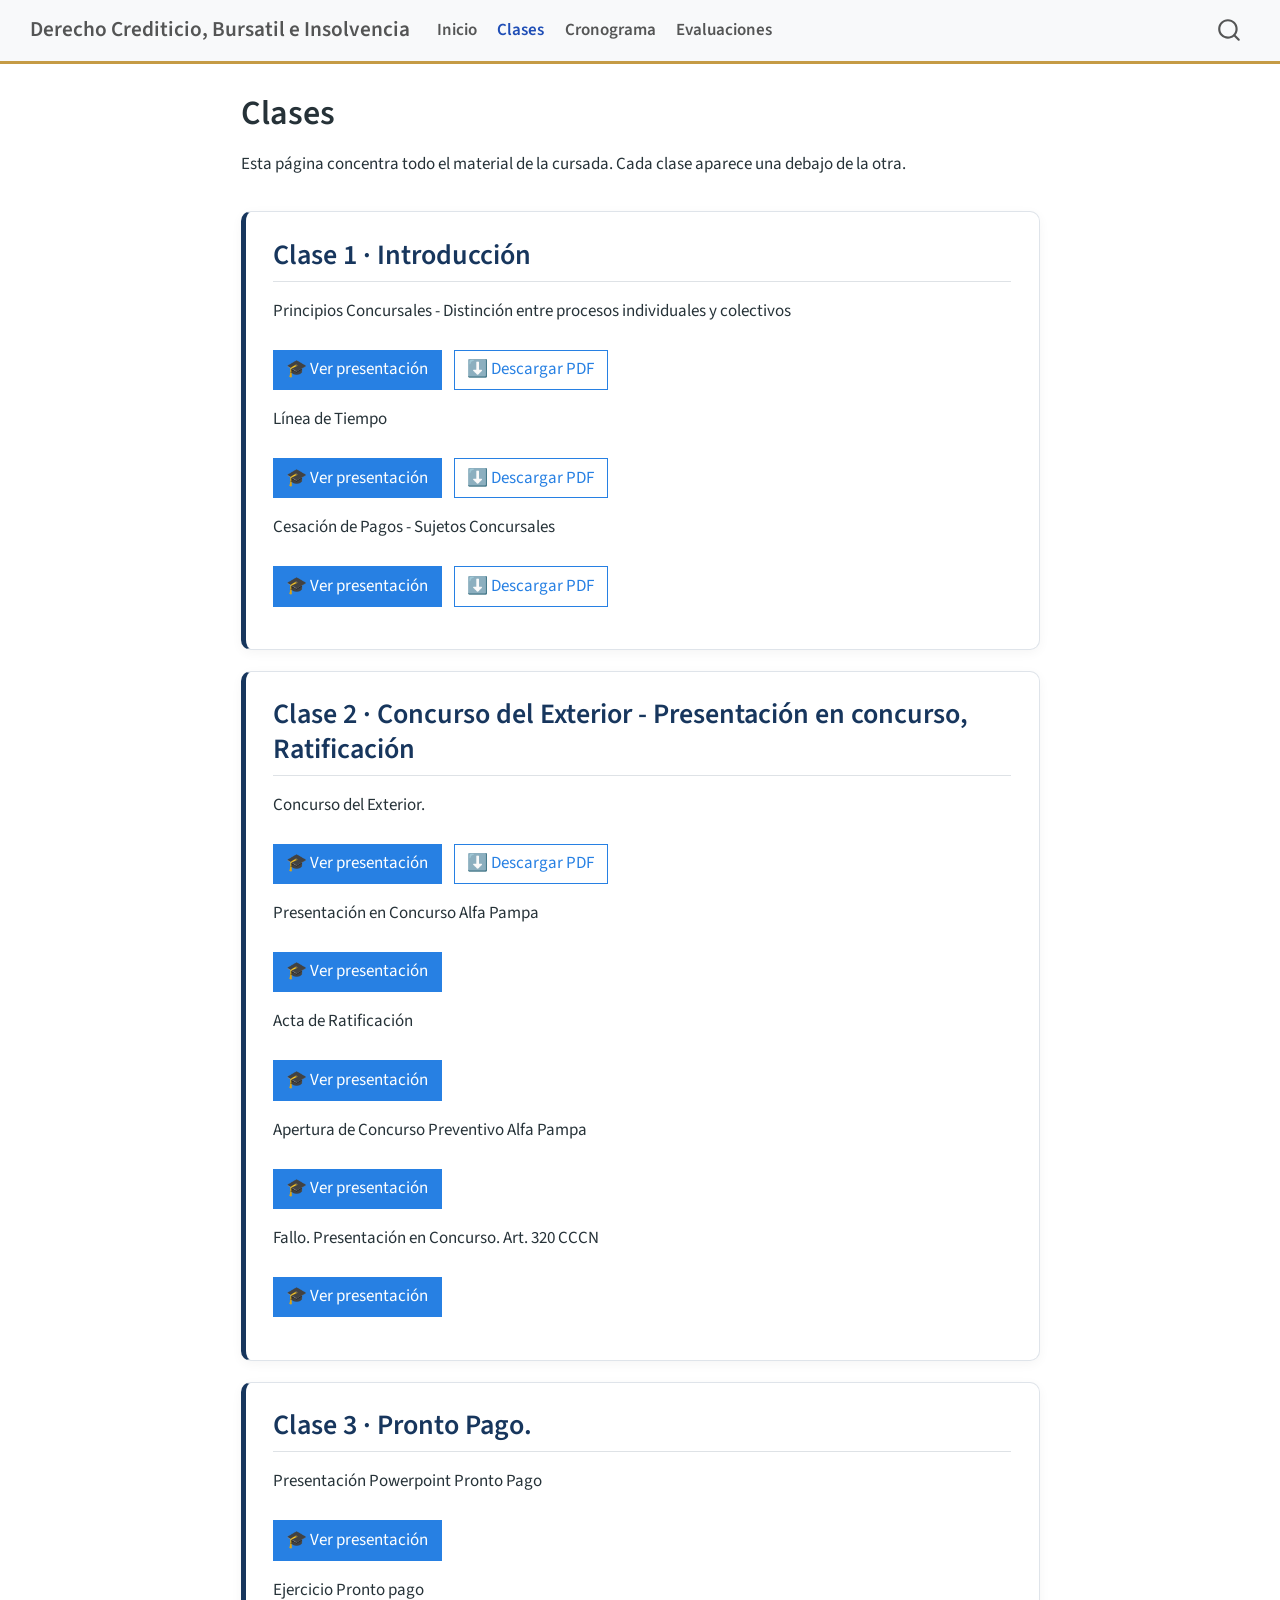
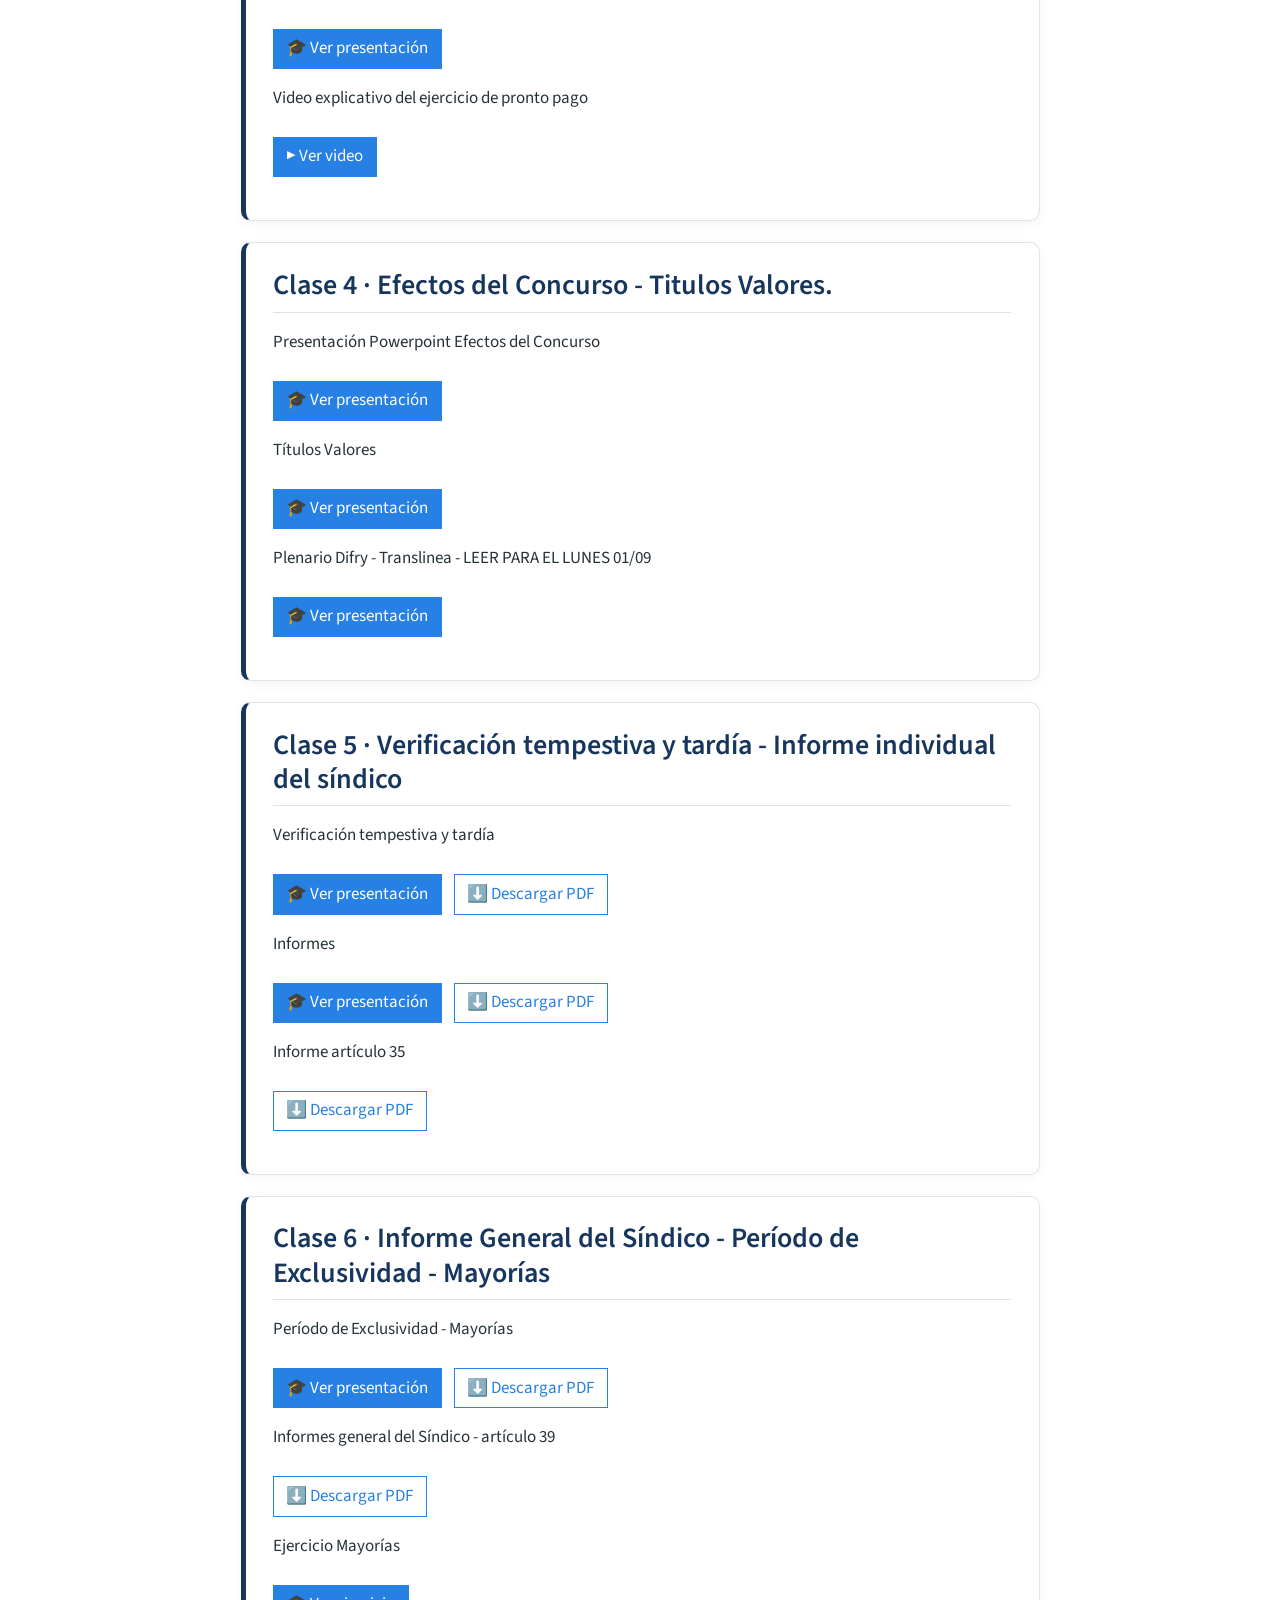
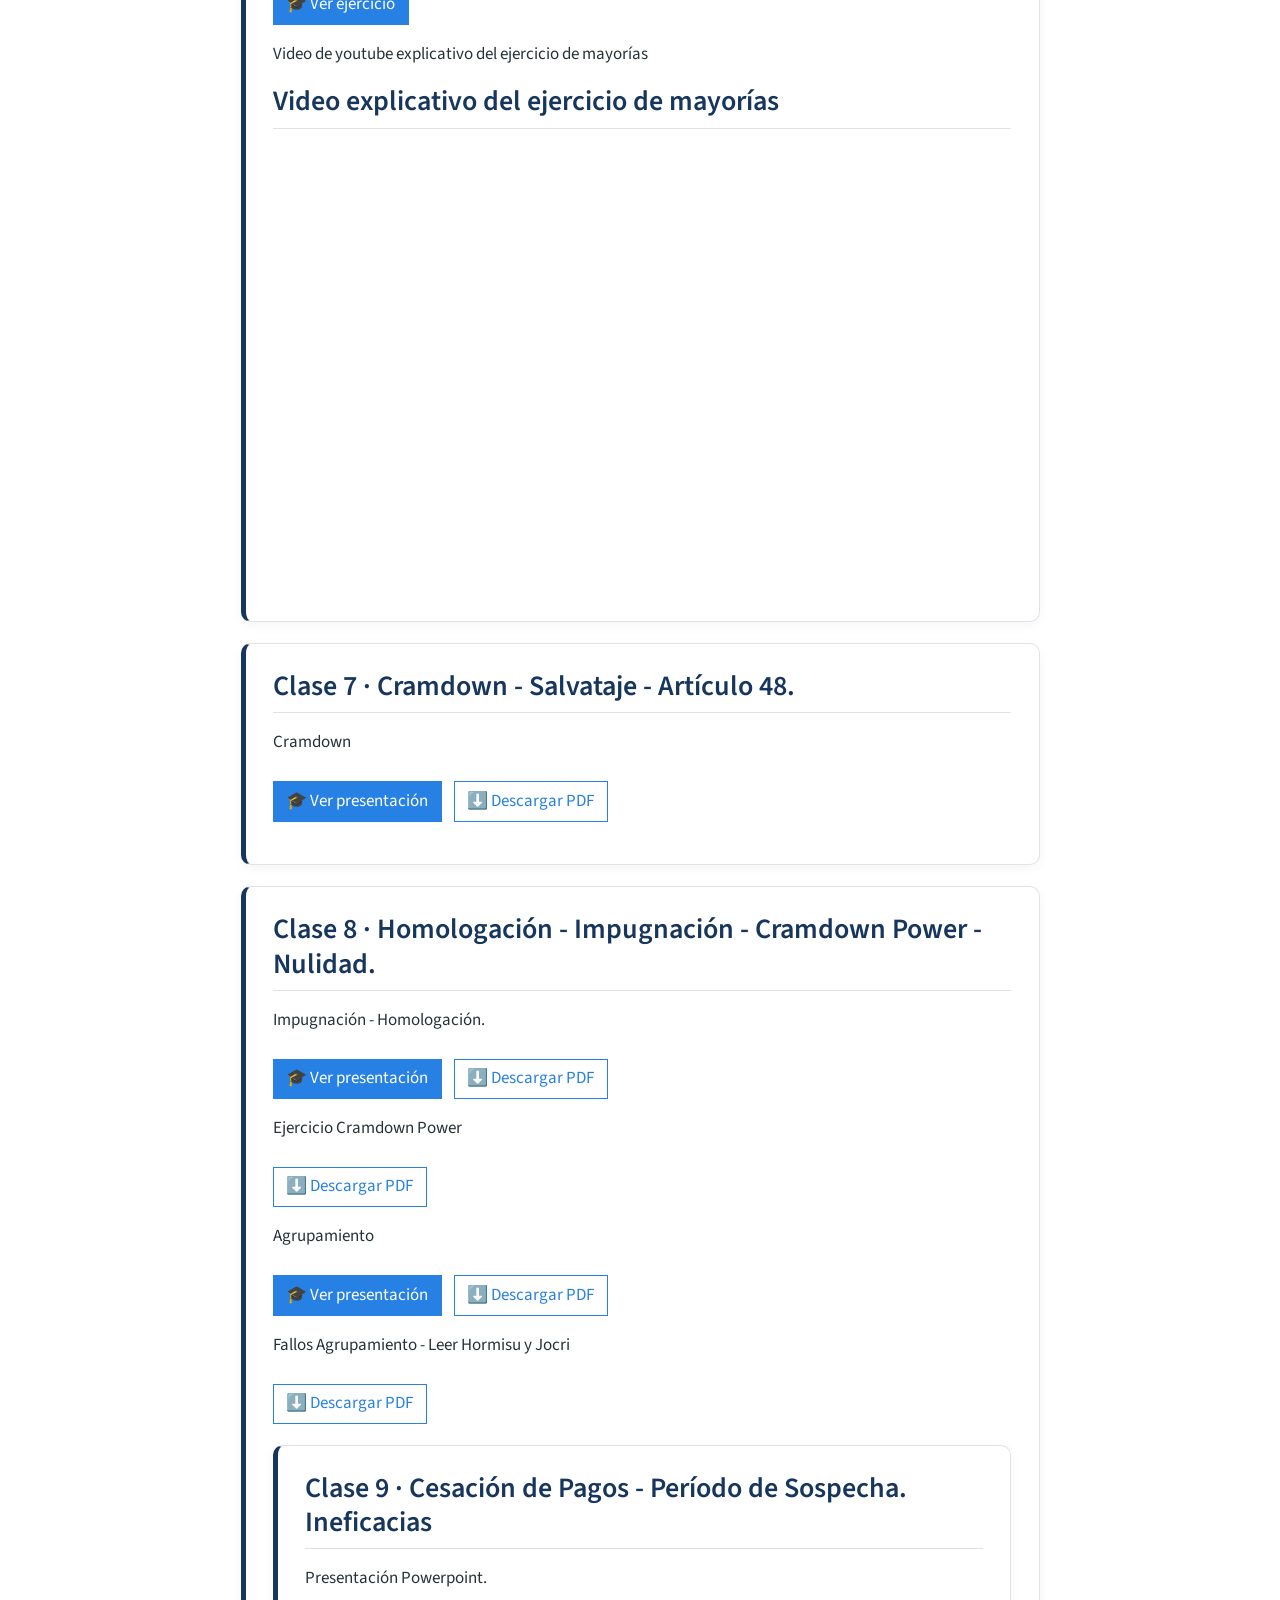
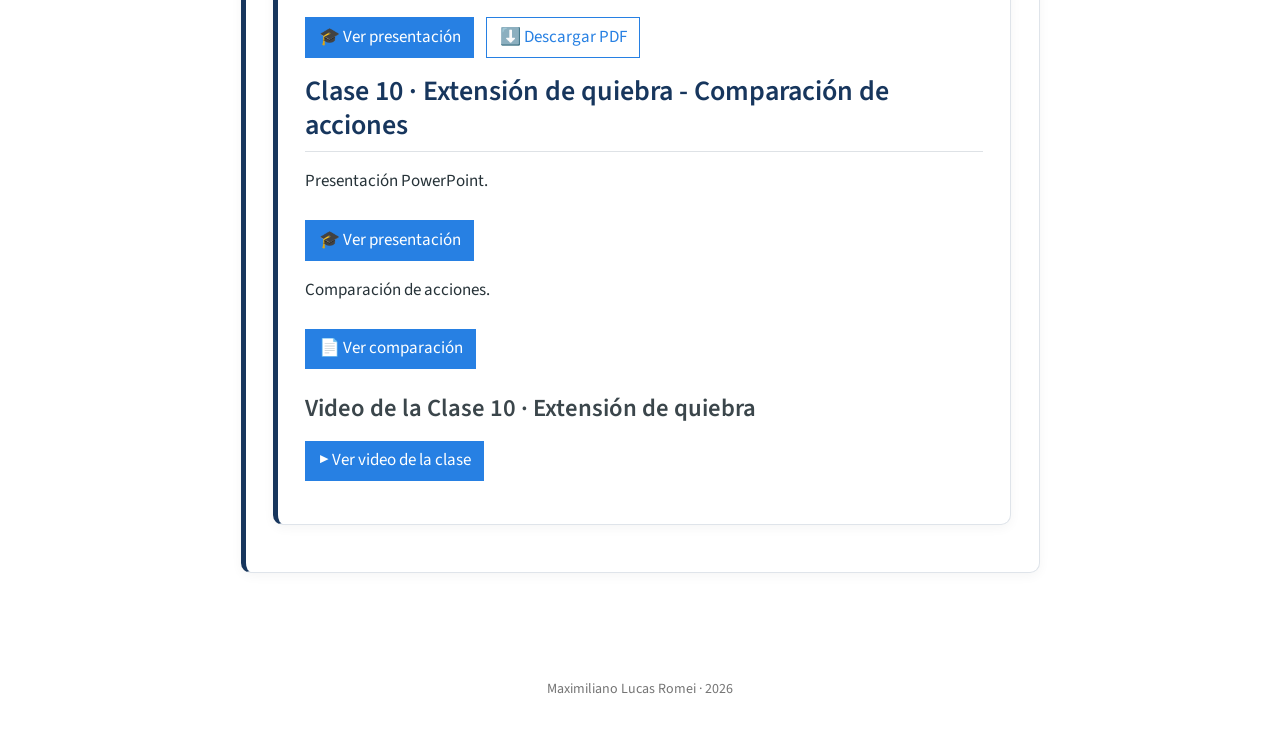
==== commit 0382eb9a: "Agrega materiales clase 10 extension de quiebra" ====
--- a/docs/clases.html
+++ b/docs/clases.html
@@ -229,14 +229,27 @@
 <p>Fallos Agrupamiento - Leer Hormisu y Jocri</p>
 <p><a href="clases/clase08/hormisur y otros (2).pdf" class="btn btn-outline-primary" target="_blank">⬇️ Descargar PDF</a></p>
 </section>
-<section id="clase-9-cesación-de-pagos---período-de-sospecha.-ineficacias" class="level2 clase">
+<div class="clase">
+<section id="clase-9-cesación-de-pagos---período-de-sospecha.-ineficacias" class="level2">
 <h2 class="anchored" data-anchor-id="clase-9-cesación-de-pagos---período-de-sospecha.-ineficacias">Clase 9 · Cesación de Pagos - Período de Sospecha. Ineficacias</h2>
 <p>Presentación Powerpoint.</p>
-<p><a href="clases/clase09/cesacion-de-pagos.pptx" class="btn btn-primary" target="_blank">🎓 Ver presentación</a> <a href="clases/clase09/cesacion-de-pagos.pdf" class="btn btn-outline-primary" target="_blank">⬇️ Descargar PDF</a></p>
+<p><a href="clases/clase09/cp-ps.pptx" class="btn btn-primary" target="_blank">🎓 Ver presentación</a> <a href="clases/clase09/cp-ps.pdf" class="btn btn-outline-primary" target="_blank">⬇️ Descargar PDF</a></p>
+</section>
+<section id="clase-10-extensión-de-quiebra---comparación-de-acciones" class="level2">
+<h2 class="anchored" data-anchor-id="clase-10-extensión-de-quiebra---comparación-de-acciones">Clase 10 · Extensión de quiebra - Comparación de acciones</h2>
+<p>Presentación PowerPoint.</p>
+<p><a href="clases/clase10/extension.pptx" class="btn btn-primary" target="_blank">🎓 Ver presentación</a></p>
+<p>Comparación de acciones.</p>
+<p><a href="clases/clase10/comparacion.pdf" class="btn btn-primary" target="_blank">📄 Ver comparación</a></p>
+<section id="video-de-la-clase-10-extensión-de-quiebra" class="level3">
+<h3 class="anchored" data-anchor-id="video-de-la-clase-10-extensión-de-quiebra">Video de la Clase 10 · Extensión de quiebra</h3>
+<p><a href="https://www.youtube.com/watch?v=hzvFfKHOdVQ" class="btn btn-primary" target="_blank">▶️ Ver video de la clase</a></p>
 <!-- Duplicar este bloque para agregar nuevas clases -->
 
 
 </section>
+</section>
+</div>
 </div>
 
 </main> <!-- /main -->
--- a/docs/styles.css
+++ b/docs/styles.css
@@ -77,340 +77,4 @@
   width: 100%;
   height: 100%;
   border-radius: 10px;
-}
-
-:root {
-  --azul: #17365d;
-  --azul-claro: #eaf1f8;
-  --dorado: #c59b45;
-  --gris: #5f6875;
-  --borde: #dfe4ea;
-}
-
-/* =========================================================
-   REVEALJS
-   Base sencilla para presentaciones
-   No modifica los estilos de la página web Quarto
-   ========================================================= */
-
-
-/* ---------------------------------------------------------
-   PALETA DE LA PRESENTACIÓN
-   --------------------------------------------------------- */
-
-.reveal {
-  --r-azul: #17365d;
-  --r-azul-medio: #285b8f;
-  --r-celeste: #eaf3fa;
-  --r-celeste-fuerte: #d7e9f7;
-  --r-naranja: #e67e22;
-  --r-naranja-claro: #fdf0e4;
-  --r-gris: #5f6875;
-  --r-gris-claro: #f5f7f9;
-  --r-borde: #dfe4ea;
-
-  font-family: Arial, Helvetica, sans-serif;
-  color: #263238;
-  font-size: 30px;
-}
-
-
-/* ---------------------------------------------------------
-   ESTRUCTURA GENERAL
-   --------------------------------------------------------- */
-
-.reveal .slides {
-  text-align: left;
-}
-
-
-/* ---------------------------------------------------------
-   TÍTULOS
-   --------------------------------------------------------- */
-
-.reveal h1,
-.reveal h2,
-.reveal h3 {
-  color: var(--r-azul);
-  text-transform: none;
-  letter-spacing: normal;
-  font-weight: 700;
-}
-
-.reveal h1 {
-  font-size: 1.9em;
-}
-
-.reveal h2 {
-  font-size: 1.35em;
-}
-
-.reveal h3 {
-  font-size: 1.1em;
-}
-
-
-/* ---------------------------------------------------------
-   TEXTO
-   --------------------------------------------------------- */
-
-.reveal p,
-.reveal li {
-  line-height: 1.35;
-}
-
-.reveal li {
-  margin-bottom: 0.2em;
-}
-
-.reveal strong {
-  color: var(--r-azul);
-}
-
-
-/* ---------------------------------------------------------
-   ENLACES
-   --------------------------------------------------------- */
-
-.reveal a {
-  color: var(--r-azul-medio);
-}
-
-.reveal a:hover {
-  color: var(--r-naranja);
-}
-
-
-/* =========================================================
-   CAJAS
-   Se utilizan desde Markdown con:
-   ::: {.caja-celeste}
-   texto
-   :::
-   ========================================================= */
-
-
-/* CAJA CELESTE
-   Uso: conceptos, explicaciones, definiciones */
-
-.reveal .caja-celeste {
-  background: var(--r-celeste);
-  border-left: 6px solid var(--r-azul-medio);
-  padding: 0.7em 0.9em;
-  margin: 0.7em 0;
-  border-radius: 8px;
-}
-
-
-/* CAJA AZUL
-   Uso: idea principal, conclusión importante */
-
-.reveal .caja-azul {
-  background: var(--r-azul);
-  color: white;
-  padding: 0.7em 0.9em;
-  margin: 0.7em 0;
-  border-radius: 8px;
-}
-
-.reveal .caja-azul strong,
-.reveal .caja-azul h2,
-.reveal .caja-azul h3 {
-  color: white;
-}
-
-
-/* CAJA NARANJA
-   Uso: advertencias, diferencias, puntos de atención */
-
-.reveal .caja-naranja {
-  background: var(--r-naranja-claro);
-  border-left: 6px solid var(--r-naranja);
-  padding: 0.7em 0.9em;
-  margin: 0.7em 0;
-  border-radius: 8px;
-}
-
-
-/* CAJA GRIS
-   Uso: información secundaria */
-
-.reveal .caja-gris {
-  background: var(--r-gris-claro);
-  border-left: 6px solid var(--r-gris);
-  padding: 0.7em 0.9em;
-  margin: 0.7em 0;
-  border-radius: 8px;
-}
-
-
-/* ---------------------------------------------------------
-   TARJETAS
-   Similar a un cuadro o forma de PowerPoint
-   --------------------------------------------------------- */
-
-.reveal .tarjeta {
-  background: white;
-  border: 1px solid var(--r-borde);
-  border-top: 5px solid var(--r-azul);
-  padding: 0.7em 0.9em;
-  margin: 0.7em 0;
-  border-radius: 8px;
-}
-
-.reveal .tarjeta-naranja {
-  background: white;
-  border: 1px solid var(--r-borde);
-  border-top: 5px solid var(--r-naranja);
-  padding: 0.7em 0.9em;
-  margin: 0.7em 0;
-  border-radius: 8px;
-}
-
-
-/* ---------------------------------------------------------
-   TÍTULO PEQUEÑO DENTRO DE UNA CAJA
-   --------------------------------------------------------- */
-
-.reveal .caja-celeste h2,
-.reveal .caja-celeste h3,
-.reveal .caja-naranja h2,
-.reveal .caja-naranja h3,
-.reveal .caja-gris h2,
-.reveal .caja-gris h3,
-.reveal .tarjeta h2,
-.reveal .tarjeta h3,
-.reveal .tarjeta-naranja h2,
-.reveal .tarjeta-naranja h3 {
-  margin-top: 0;
-}
-
-
-/* =========================================================
-   TABLAS / CUADROS COMPARATIVOS
-   Se escriben como tablas Markdown normales
-   ========================================================= */
-
-.reveal table {
-  width: 100%;
-  border-collapse: collapse;
-  font-size: 0.8em;
-  margin: 0.6em 0;
-}
-
-.reveal table th {
-  background: var(--r-azul);
-  color: white;
-  font-weight: 600;
-}
-
-.reveal table th,
-.reveal table td {
-  border: 1px solid var(--r-borde);
-  padding: 0.5em 0.6em;
-  vertical-align: top;
-}
-
-.reveal table tr:nth-child(even) {
-  background: var(--r-celeste);
-}
-
-
-/* =========================================================
-   COLUMNAS
-   Quarto crea las columnas.
-   CSS solamente controla el espacio entre ellas.
-   ========================================================= */
-
-.reveal .columns {
-  gap: 1em;
-}
-
-.reveal .column {
-  vertical-align: top;
-}
-
-
-/* ---------------------------------------------------------
-   IMÁGENES
-   --------------------------------------------------------- */
-
-.reveal img {
-  max-width: 100%;
-  object-fit: contain;
-}
-
-.reveal figcaption {
-  font-size: 0.55em;
-  color: var(--r-gris);
-}
-
-
-/* ---------------------------------------------------------
-   CITAS
-   --------------------------------------------------------- */
-
-.reveal blockquote {
-  width: auto;
-  background: var(--r-gris-claro);
-  border-left: 5px solid var(--r-azul-medio);
-  padding: 0.6em 0.9em;
-  box-shadow: none;
-  font-style: normal;
-}
-
-
-/* ---------------------------------------------------------
-   PORTADA
-   --------------------------------------------------------- */
-
-.reveal .title-slide {
-  text-align: left;
-}
-
-.reveal .title-slide h1 {
-  color: var(--r-azul);
-  font-size: 2.1em;
-}
-
-.reveal .title-slide .subtitle {
-  color: var(--r-gris);
-}
-
-.reveal .caja-celeste {
-  background: #eaf3fa;
-  border-left: 6px solid #285b8f;
-  padding: 0.6em 0.8em;
-  border-radius: 8px;
-}
-
-.reveal .cita {
-  text-align: justify;
-  font-style: italic;
-}
-
-/* JURISPRUDENCIA */
-
-.reveal .fallo {
-  background: #eef7f3;
-  border: 1px solid #b8d8ca;
-  border-left: 7px solid #28785e;
-  padding: 0.7em 0.9em;
-  margin: 0.7em 0;
-  border-radius: 8px;
-}
-
-.reveal .lista-aire {
-  line-height: 1.4;
-}
-
-.reveal .lista-aire > ul > li,
-.reveal .lista-aire > ol > li {
-  margin-bottom: 0.55em;
-}
-
-.reveal .lista-aire ul ul,
-.reveal .lista-aire ol ol {
-  margin-top: 0.3em;
-  margin-bottom: 0.4em;
 }
